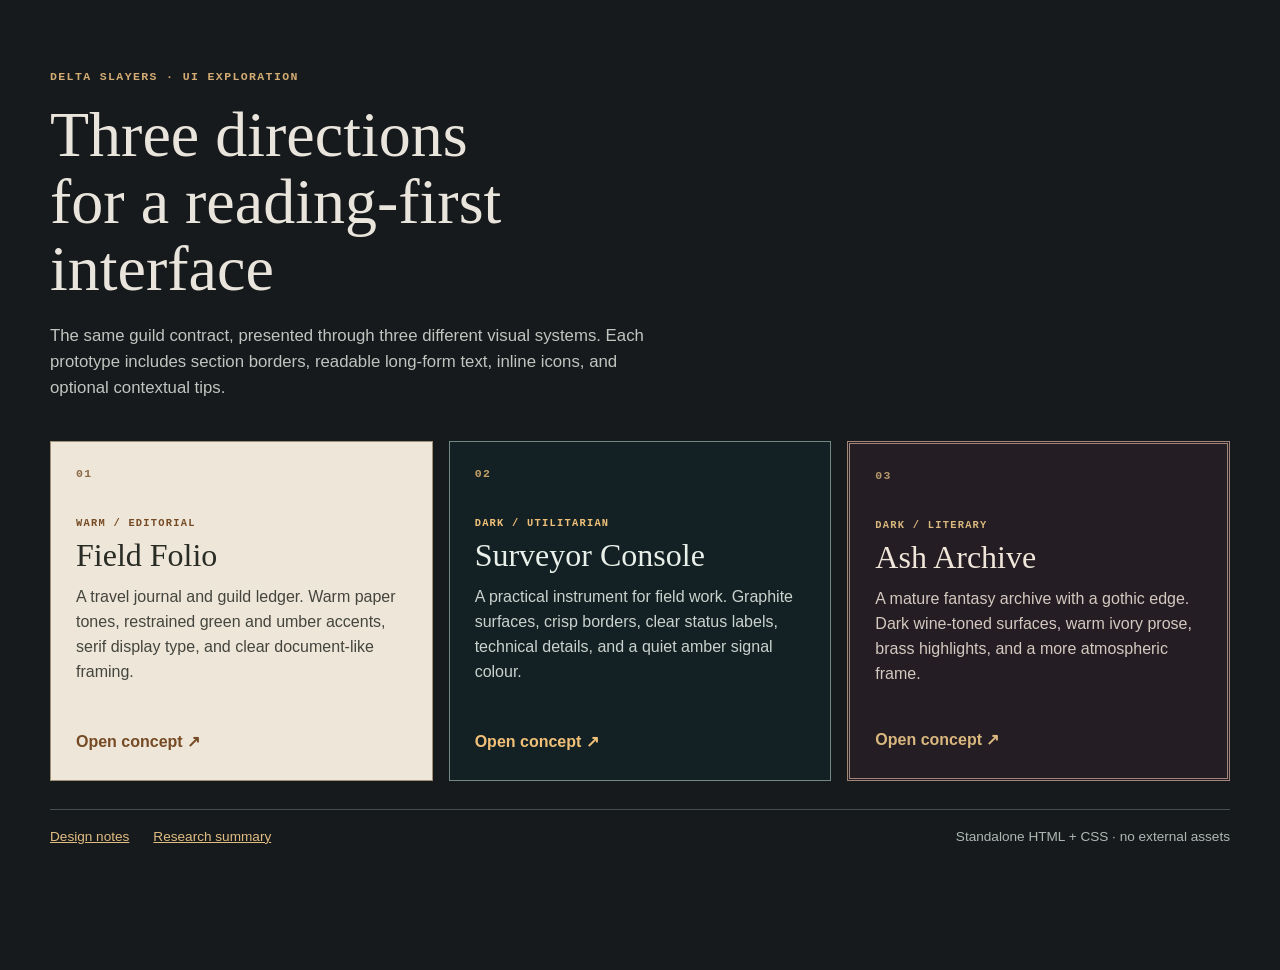
==== designs/ui/index.html @ f6ad98ce "Add three reading-first UI design explorations" ====
<!doctype html>
<html lang="en">
<head>
  <meta charset="utf-8">
  <meta name="viewport" content="width=device-width, initial-scale=1">
  <title>Delta Slayers — UI design explorations</title>
  <link rel="stylesheet" href="index.css">
</head>
<body>
  <main class="index-shell">
    <header>
      <p class="eyebrow">DELTA SLAYERS · UI EXPLORATION</p>
      <h1>Three directions for a reading-first interface</h1>
      <p class="intro">The same guild contract, presented through three different visual systems. Each prototype includes section borders, readable long-form text, inline icons, and optional contextual tips.</p>
    </header>
    <section class="design-grid" aria-label="Design concepts">
      <a class="design-card folio" href="field-folio/index.html">
        <span class="number">01</span>
        <span class="card-label">Warm / editorial</span>
        <h2>Field Folio</h2>
        <p>A travel journal and guild ledger. Warm paper tones, restrained green and umber accents, serif display type, and clear document-like framing.</p>
        <span class="open-link">Open concept <span aria-hidden="true">↗</span></span>
      </a>
      <a class="design-card console" href="surveyor-console/index.html">
        <span class="number">02</span>
        <span class="card-label">Dark / utilitarian</span>
        <h2>Surveyor Console</h2>
        <p>A practical instrument for field work. Graphite surfaces, crisp borders, clear status labels, technical details, and a quiet amber signal colour.</p>
        <span class="open-link">Open concept <span aria-hidden="true">↗</span></span>
      </a>
      <a class="design-card archive" href="ash-archive/index.html">
        <span class="number">03</span>
        <span class="card-label">Dark / literary</span>
        <h2>Ash Archive</h2>
        <p>A mature fantasy archive with a gothic edge. Dark wine-toned surfaces, warm ivory prose, brass highlights, and a more atmospheric frame.</p>
        <span class="open-link">Open concept <span aria-hidden="true">↗</span></span>
      </a>
    </section>
    <footer>
      <a href="README.md">Design notes</a>
      <a href="research.md">Research summary</a>
      <span>Standalone HTML + CSS · no external assets</span>
    </footer>
  </main>
</body>
</html>
---- designs/ui/index.css ----
* { box-sizing: border-box; }
body {
  margin: 0;
  min-height: 100vh;
  background: #171a1c;
  color: #e9e5dc;
  font: 16px/1.55 "Segoe UI", Arial, sans-serif;
}
.index-shell { width: min(1180px, calc(100% - 40px)); margin: 70px auto; }
.eyebrow, .card-label, .number {
  font: 600 .72rem/1.3 Consolas, monospace;
  letter-spacing: .12em;
  text-transform: uppercase;
}
.eyebrow { color: #d3ac73; margin: 0 0 16px; }
h1 { max-width: 15ch; margin: 0; font: 500 clamp(2.2rem, 5vw, 4rem)/1.05 Georgia, serif; }
.intro { max-width: 65ch; margin: 20px 0 40px; color: #c1c4bf; font-size: 1.05rem; }
.design-grid { display: grid; grid-template-columns: repeat(3, 1fr); gap: 16px; }
.design-card {
  position: relative;
  display: flex;
  flex-direction: column;
  min-height: 340px;
  padding: 25px;
  border: 1px solid #71807c;
  color: inherit;
  text-decoration: none;
  transition: transform .15s ease, border-color .15s ease;
}
.design-card:hover, .design-card:focus-visible { transform: translateY(-3px); border-color: #e3bd7e; }
.design-card:focus-visible { outline: 2px solid #e3bd7e; outline-offset: 4px; }
.number { opacity: .8; }
.card-label { margin-top: 35px; font-size: .65rem; }
.design-card h2 { margin: 8px 0 12px; font: 500 2rem/1.1 Georgia, serif; }
.design-card p { margin: 0 0 25px; color: inherit; opacity: .86; }
.open-link { margin-top: auto; font-weight: 700; }
.folio { background: #eee7d9; color: #292b25; border-color: #a09176; }
.folio .card-label, .folio .number, .folio .open-link { color: #754a24; }
.console { background: #142124; color: #e8f0e9; border-color: #718985; }
.console .card-label, .console .number, .console .open-link { color: #f0c078; }
.archive { background: #241d23; color: #f0e6da; border: 3px double #a18578; }
.archive .card-label, .archive .number, .archive .open-link { color: #d9b77e; }
footer { display: flex; flex-wrap: wrap; gap: 24px; margin-top: 28px; padding-top: 16px; border-top: 1px solid #48504e; color: #aeb8b3; font-size: .85rem; }
footer a { color: #e1bd82; }
footer span { margin-left: auto; }
@media(max-width: 820px) { .design-grid { grid-template-columns: 1fr; } .design-card { min-height: 250px; } }
@media(max-width: 540px) { .index-shell { margin: 35px auto; } footer span { margin-left: 0; flex-basis: 100%; } }
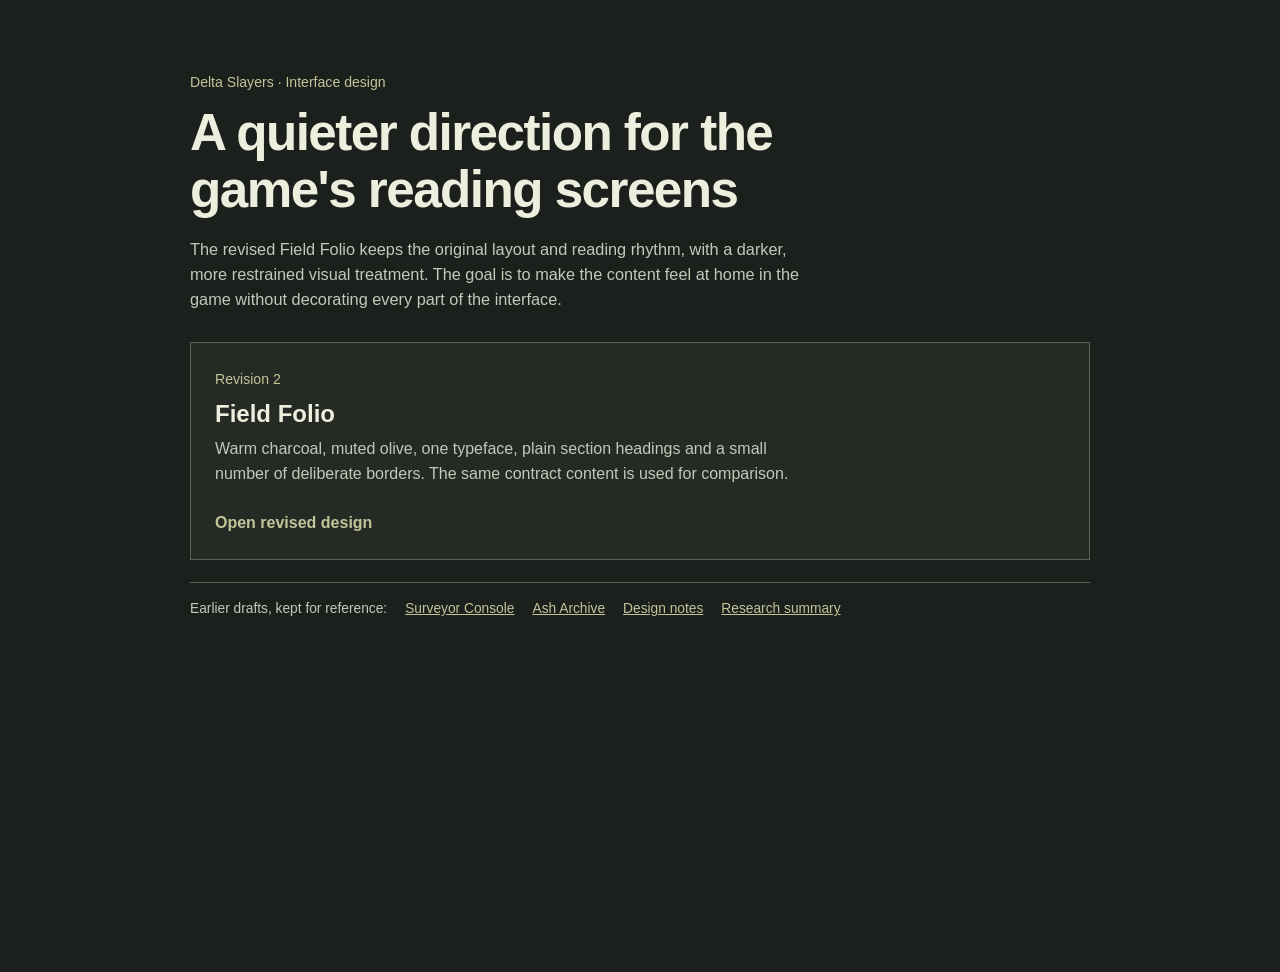
==== commit c38e93e9: "Refine Field Folio with a restrained dark visual system" ====
--- a/designs/ui/index.html
+++ b/designs/ui/index.html
@@ -3,44 +3,33 @@
 <head>
   <meta charset="utf-8">
   <meta name="viewport" content="width=device-width, initial-scale=1">
-  <title>Delta Slayers — UI design explorations</title>
+  <title>Delta Slayers — UI design</title>
   <link rel="stylesheet" href="index.css">
 </head>
 <body>
   <main class="index-shell">
     <header>
-      <p class="eyebrow">DELTA SLAYERS · UI EXPLORATION</p>
-      <h1>Three directions for a reading-first interface</h1>
-      <p class="intro">The same guild contract, presented through three different visual systems. Each prototype includes section borders, readable long-form text, inline icons, and optional contextual tips.</p>
+      <p class="eyebrow">Delta Slayers · Interface design</p>
+      <h1>A quieter direction for the game's reading screens</h1>
+      <p class="intro">The revised Field Folio keeps the original layout and reading rhythm, with a darker, more restrained visual treatment. The goal is to make the content feel at home in the game without decorating every part of the interface.</p>
     </header>
-    <section class="design-grid" aria-label="Design concepts">
-      <a class="design-card folio" href="field-folio/index.html">
-        <span class="number">01</span>
-        <span class="card-label">Warm / editorial</span>
+
+    <a class="design-card folio" href="field-folio/index.html">
+      <div>
+        <span class="card-label">Revision 2</span>
         <h2>Field Folio</h2>
-        <p>A travel journal and guild ledger. Warm paper tones, restrained green and umber accents, serif display type, and clear document-like framing.</p>
-        <span class="open-link">Open concept <span aria-hidden="true">↗</span></span>
-      </a>
-      <a class="design-card console" href="surveyor-console/index.html">
-        <span class="number">02</span>
-        <span class="card-label">Dark / utilitarian</span>
-        <h2>Surveyor Console</h2>
-        <p>A practical instrument for field work. Graphite surfaces, crisp borders, clear status labels, technical details, and a quiet amber signal colour.</p>
-        <span class="open-link">Open concept <span aria-hidden="true">↗</span></span>
-      </a>
-      <a class="design-card archive" href="ash-archive/index.html">
-        <span class="number">03</span>
-        <span class="card-label">Dark / literary</span>
-        <h2>Ash Archive</h2>
-        <p>A mature fantasy archive with a gothic edge. Dark wine-toned surfaces, warm ivory prose, brass highlights, and a more atmospheric frame.</p>
-        <span class="open-link">Open concept <span aria-hidden="true">↗</span></span>
-      </a>
-    </section>
+        <p>Warm charcoal, muted olive, one typeface, plain section headings and a small number of deliberate borders. The same contract content is used for comparison.</p>
+      </div>
+      <span class="open-link">Open revised design</span>
+    </a>
+
     <footer>
+      <span>Earlier drafts, kept for reference:</span>
+      <a href="surveyor-console/index.html">Surveyor Console</a>
+      <a href="ash-archive/index.html">Ash Archive</a>
       <a href="README.md">Design notes</a>
       <a href="research.md">Research summary</a>
-      <span>Standalone HTML + CSS · no external assets</span>
     </footer>
   </main>
 </body>
-</html>+</html>
--- a/designs/ui/index.css
+++ b/designs/ui/index.css
@@ -1,47 +1,90 @@
 * { box-sizing: border-box; }
+
+:root {
+  color-scheme: dark;
+  --page: #1c201c;
+  --surface: #252a24;
+  --ink: #eeeede;
+  --muted: #c4c8b9;
+  --accent: #c2c49a;
+  --line: #596252;
+}
+
 body {
   margin: 0;
   min-height: 100vh;
-  background: #171a1c;
-  color: #e9e5dc;
+  background: var(--page);
+  color: var(--ink);
   font: 16px/1.55 "Segoe UI", Arial, sans-serif;
 }
-.index-shell { width: min(1180px, calc(100% - 40px)); margin: 70px auto; }
-.eyebrow, .card-label, .number {
-  font: 600 .72rem/1.3 Consolas, monospace;
-  letter-spacing: .12em;
-  text-transform: uppercase;
+
+.index-shell { width: min(900px, calc(100% - 40px)); margin: 72px auto; }
+
+.eyebrow, .card-label {
+  margin: 0;
+  color: var(--accent);
+  font-size: .88rem;
+  font-weight: 500;
 }
-.eyebrow { color: #d3ac73; margin: 0 0 16px; }
-h1 { max-width: 15ch; margin: 0; font: 500 clamp(2.2rem, 5vw, 4rem)/1.05 Georgia, serif; }
-.intro { max-width: 65ch; margin: 20px 0 40px; color: #c1c4bf; font-size: 1.05rem; }
-.design-grid { display: grid; grid-template-columns: repeat(3, 1fr); gap: 16px; }
+
+h1 {
+  max-width: 22ch;
+  margin: 10px 0 0;
+  font-size: clamp(2rem, 5vw, 3.2rem);
+  line-height: 1.12;
+  font-weight: 600;
+  letter-spacing: -.03em;
+}
+
+.intro {
+  max-width: 68ch;
+  margin: 18px 0 30px;
+  color: var(--muted);
+  font-size: 1.02rem;
+}
+
 .design-card {
-  position: relative;
   display: flex;
+  min-height: 205px;
   flex-direction: column;
-  min-height: 340px;
-  padding: 25px;
-  border: 1px solid #71807c;
-  color: inherit;
+  justify-content: space-between;
+  gap: 24px;
+  padding: 24px;
+  border: 1px solid var(--line);
+  background: var(--surface);
+  color: var(--ink);
   text-decoration: none;
-  transition: transform .15s ease, border-color .15s ease;
 }
-.design-card:hover, .design-card:focus-visible { transform: translateY(-3px); border-color: #e3bd7e; }
-.design-card:focus-visible { outline: 2px solid #e3bd7e; outline-offset: 4px; }
-.number { opacity: .8; }
-.card-label { margin-top: 35px; font-size: .65rem; }
-.design-card h2 { margin: 8px 0 12px; font: 500 2rem/1.1 Georgia, serif; }
-.design-card p { margin: 0 0 25px; color: inherit; opacity: .86; }
-.open-link { margin-top: auto; font-weight: 700; }
-.folio { background: #eee7d9; color: #292b25; border-color: #a09176; }
-.folio .card-label, .folio .number, .folio .open-link { color: #754a24; }
-.console { background: #142124; color: #e8f0e9; border-color: #718985; }
-.console .card-label, .console .number, .console .open-link { color: #f0c078; }
-.archive { background: #241d23; color: #f0e6da; border: 3px double #a18578; }
-.archive .card-label, .archive .number, .archive .open-link { color: #d9b77e; }
-footer { display: flex; flex-wrap: wrap; gap: 24px; margin-top: 28px; padding-top: 16px; border-top: 1px solid #48504e; color: #aeb8b3; font-size: .85rem; }
-footer a { color: #e1bd82; }
-footer span { margin-left: auto; }
-@media(max-width: 820px) { .design-grid { grid-template-columns: 1fr; } .design-card { min-height: 250px; } }
-@media(max-width: 540px) { .index-shell { margin: 35px auto; } footer span { margin-left: 0; flex-basis: 100%; } }
+
+.design-card:hover, .design-card:focus-visible {
+  border-color: var(--accent);
+  background: #2c322a;
+}
+
+.design-card:focus-visible { outline: 2px solid var(--accent); outline-offset: 3px; }
+
+.design-card h2 {
+  margin: 8px 0;
+  font-size: 1.5rem;
+  line-height: 1.2;
+  font-weight: 600;
+}
+
+.design-card p { max-width: 68ch; margin: 0; color: var(--muted); }
+
+.open-link { color: var(--accent); font-weight: 600; }
+
+footer {
+  display: flex;
+  flex-wrap: wrap;
+  gap: 9px 18px;
+  margin-top: 22px;
+  padding-top: 15px;
+  border-top: 1px solid var(--line);
+  color: var(--muted);
+  font-size: .86rem;
+}
+
+footer a { color: var(--accent); }
+
+@media (max-width: 540px) { .index-shell { margin: 35px auto; } }
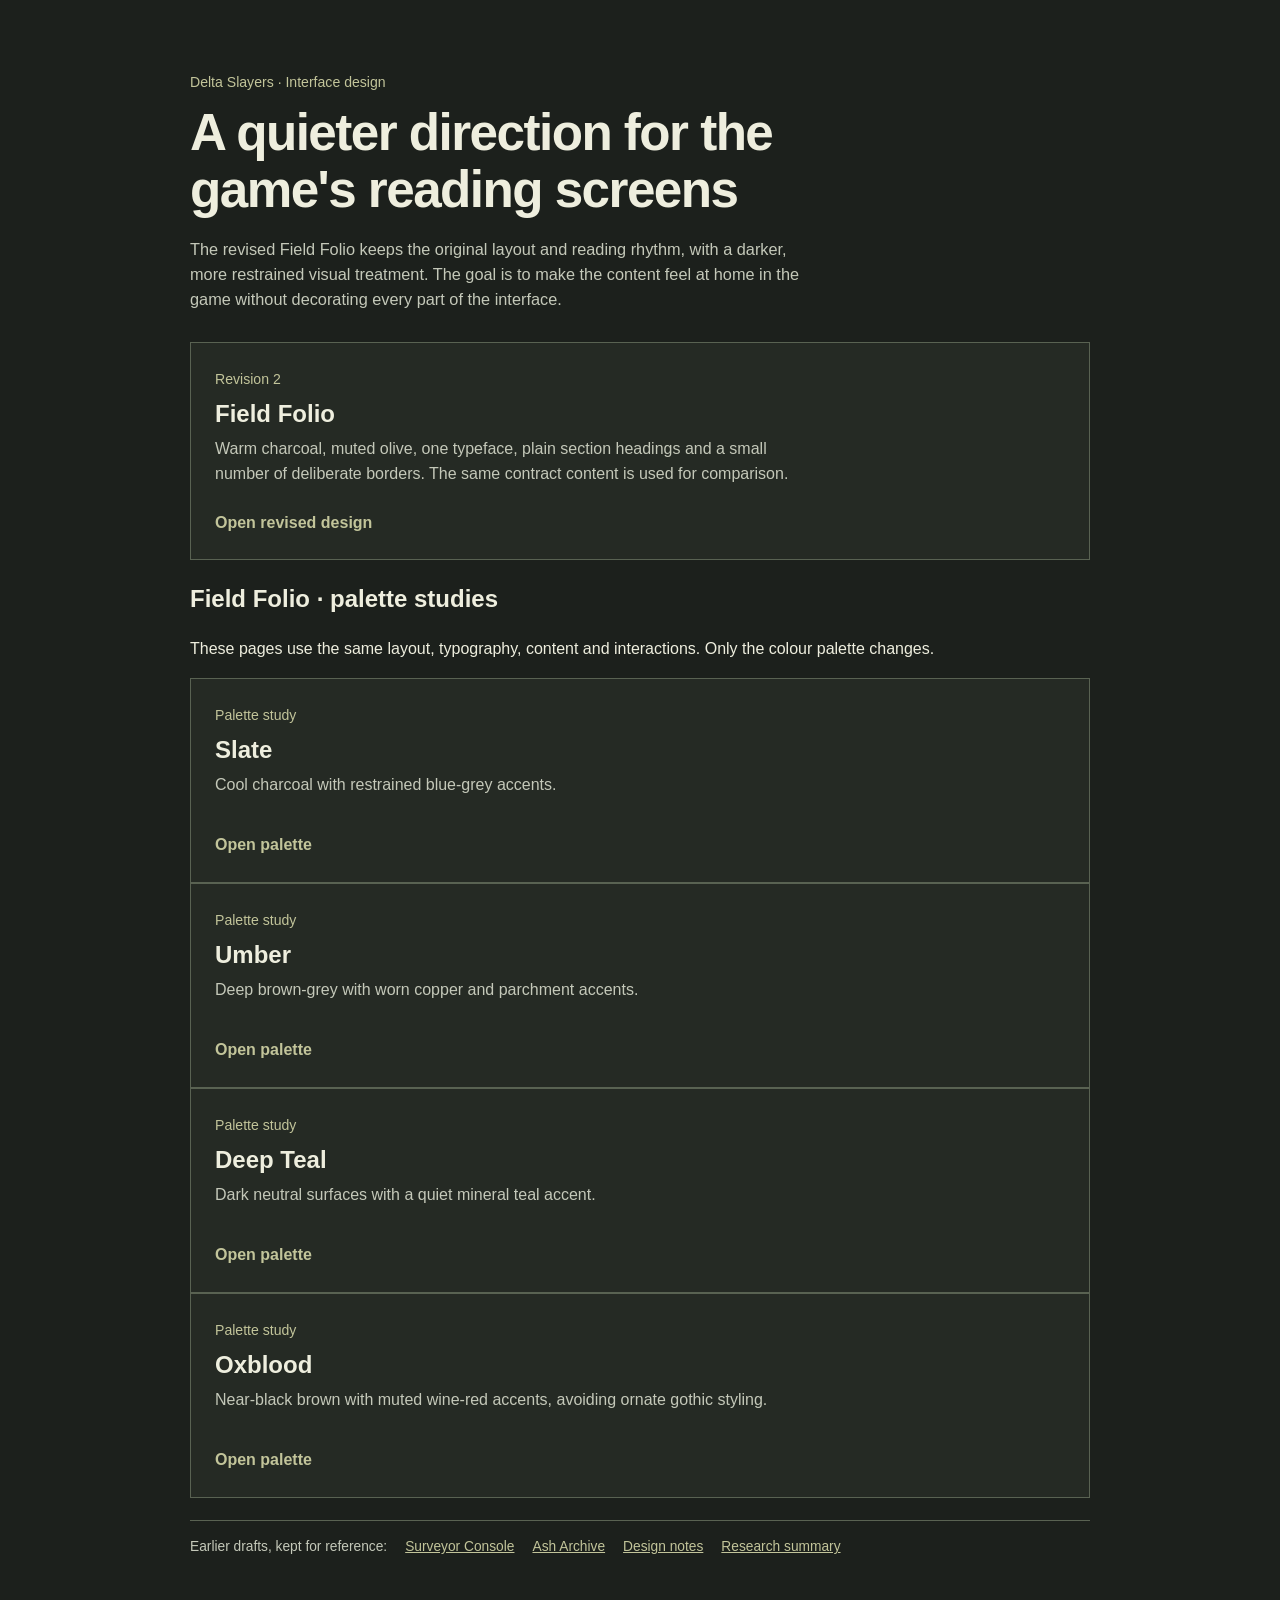
==== commit 411630e3: "Add Field Folio colour palette studies" ====
--- a/designs/ui/index.html
+++ b/designs/ui/index.html
@@ -23,6 +23,44 @@
       <span class="open-link">Open revised design</span>
     </a>
 
+
+    <section class="palette-studies" aria-labelledby="palette-heading">
+      <h2 id="palette-heading">Field Folio · palette studies</h2>
+      <p>These pages use the same layout, typography, content and interactions. Only the colour palette changes.</p>
+    <a class="design-card folio" href="field-folio/slate.html">
+      <div>
+        <span class="card-label">Palette study</span>
+        <h2>Slate</h2>
+        <p>Cool charcoal with restrained blue-grey accents.</p>
+      </div>
+      <span class="open-link">Open palette</span>
+    </a>
+    <a class="design-card folio" href="field-folio/umber.html">
+      <div>
+        <span class="card-label">Palette study</span>
+        <h2>Umber</h2>
+        <p>Deep brown-grey with worn copper and parchment accents.</p>
+      </div>
+      <span class="open-link">Open palette</span>
+    </a>
+    <a class="design-card folio" href="field-folio/teal.html">
+      <div>
+        <span class="card-label">Palette study</span>
+        <h2>Deep Teal</h2>
+        <p>Dark neutral surfaces with a quiet mineral teal accent.</p>
+      </div>
+      <span class="open-link">Open palette</span>
+    </a>
+    <a class="design-card folio" href="field-folio/wine.html">
+      <div>
+        <span class="card-label">Palette study</span>
+        <h2>Oxblood</h2>
+        <p>Near-black brown with muted wine-red accents, avoiding ornate gothic styling.</p>
+      </div>
+      <span class="open-link">Open palette</span>
+    </a>
+    </section>
+
     <footer>
       <span>Earlier drafts, kept for reference:</span>
       <a href="surveyor-console/index.html">Surveyor Console</a>
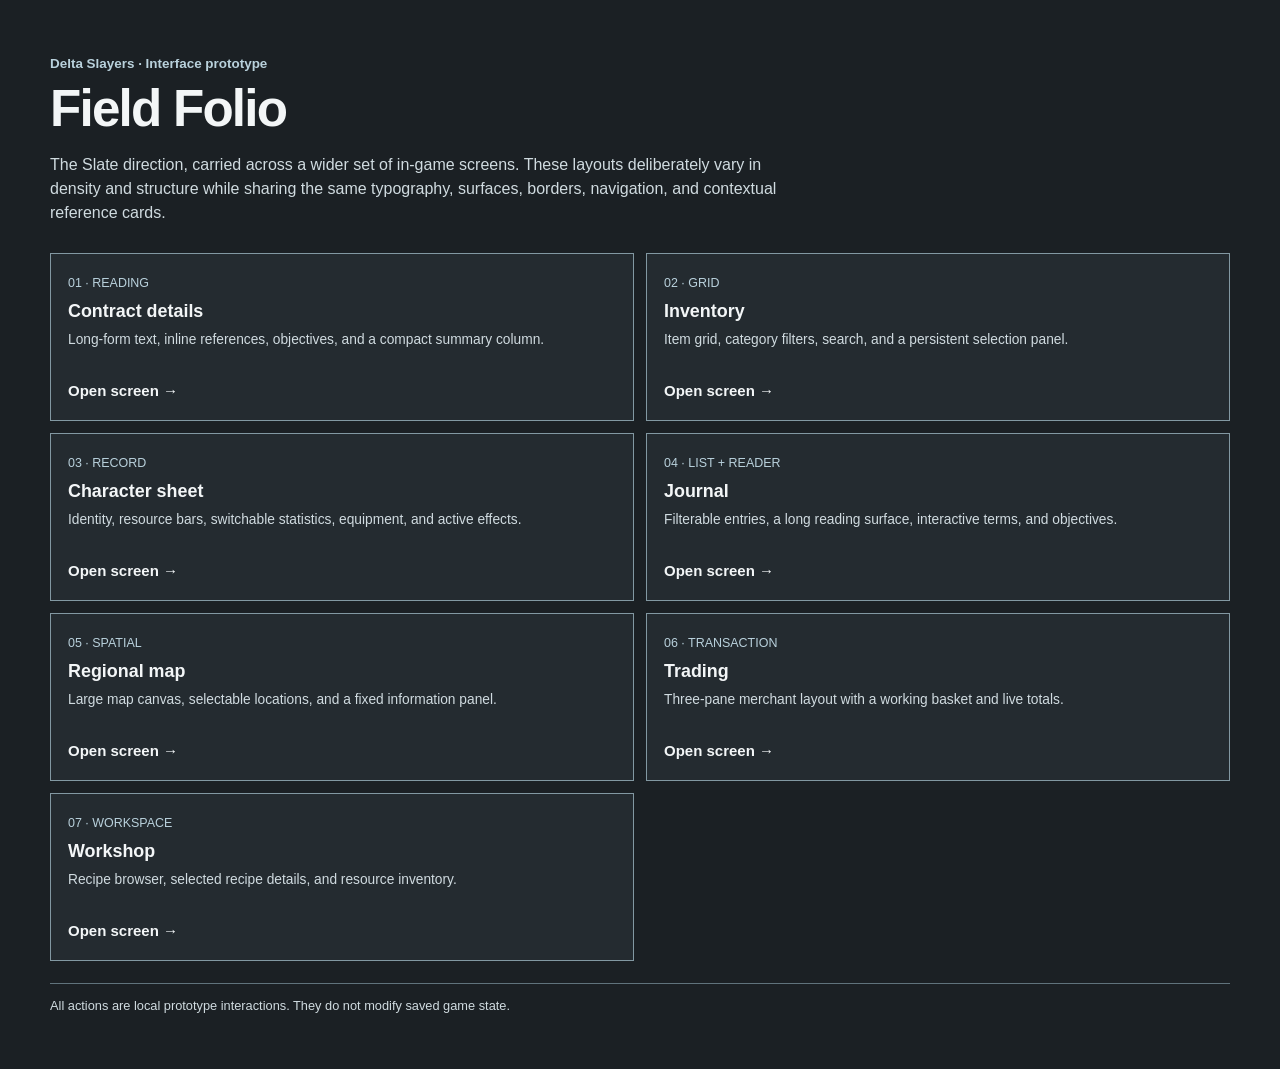
==== commit d1347c16: "Consolidate Slate UI prototype and add screen studies" ====
--- a/designs/ui/index.html
+++ b/designs/ui/index.html
@@ -3,71 +3,27 @@
 <head>
   <meta charset="utf-8">
   <meta name="viewport" content="width=device-width, initial-scale=1">
-  <title>Delta Slayers — UI design</title>
-  <link rel="stylesheet" href="index.css">
+  <meta name="theme-color" content="#1b2024">
+  <title>Delta Slayers — UI prototype</title>
+  <link rel="stylesheet" href="styles.css">
 </head>
 <body>
-  <main class="index-shell">
-    <header>
-      <p class="eyebrow">Delta Slayers · Interface design</p>
-      <h1>A quieter direction for the game's reading screens</h1>
-      <p class="intro">The revised Field Folio keeps the original layout and reading rhythm, with a darker, more restrained visual treatment. The goal is to make the content feel at home in the game without decorating every part of the interface.</p>
+  <main class="gallery-shell">
+    <header class="gallery-header">
+      <p class="eyebrow">Delta Slayers · Interface prototype</p>
+      <h1>Field Folio</h1>
+      <p>The Slate direction, carried across a wider set of in-game screens. These layouts deliberately vary in density and structure while sharing the same typography, surfaces, borders, navigation, and contextual reference cards.</p>
     </header>
-
-    <a class="design-card folio" href="field-folio/index.html">
-      <div>
-        <span class="card-label">Revision 2</span>
-        <h2>Field Folio</h2>
-        <p>Warm charcoal, muted olive, one typeface, plain section headings and a small number of deliberate borders. The same contract content is used for comparison.</p>
-      </div>
-      <span class="open-link">Open revised design</span>
-    </a>
-
-
-    <section class="palette-studies" aria-labelledby="palette-heading">
-      <h2 id="palette-heading">Field Folio · palette studies</h2>
-      <p>These pages use the same layout, typography, content and interactions. Only the colour palette changes.</p>
-    <a class="design-card folio" href="field-folio/slate.html">
-      <div>
-        <span class="card-label">Palette study</span>
-        <h2>Slate</h2>
-        <p>Cool charcoal with restrained blue-grey accents.</p>
-      </div>
-      <span class="open-link">Open palette</span>
-    </a>
-    <a class="design-card folio" href="field-folio/umber.html">
-      <div>
-        <span class="card-label">Palette study</span>
-        <h2>Umber</h2>
-        <p>Deep brown-grey with worn copper and parchment accents.</p>
-      </div>
-      <span class="open-link">Open palette</span>
-    </a>
-    <a class="design-card folio" href="field-folio/teal.html">
-      <div>
-        <span class="card-label">Palette study</span>
-        <h2>Deep Teal</h2>
-        <p>Dark neutral surfaces with a quiet mineral teal accent.</p>
-      </div>
-      <span class="open-link">Open palette</span>
-    </a>
-    <a class="design-card folio" href="field-folio/wine.html">
-      <div>
-        <span class="card-label">Palette study</span>
-        <h2>Oxblood</h2>
-        <p>Near-black brown with muted wine-red accents, avoiding ornate gothic styling.</p>
-      </div>
-      <span class="open-link">Open palette</span>
-    </a>
-    </section>
-
-    <footer>
-      <span>Earlier drafts, kept for reference:</span>
-      <a href="surveyor-console/index.html">Surveyor Console</a>
-      <a href="ash-archive/index.html">Ash Archive</a>
-      <a href="README.md">Design notes</a>
-      <a href="research.md">Research summary</a>
-    </footer>
+    <nav class="screen-grid" aria-label="Prototype screens">
+      <a class="screen-card" href="screens/contract.html"><div><span>01 · READING</span><h2>Contract details</h2><p>Long-form text, inline references, objectives, and a compact summary column.</p></div><strong>Open screen →</strong></a>
+      <a class="screen-card" href="screens/inventory.html"><div><span>02 · GRID</span><h2>Inventory</h2><p>Item grid, category filters, search, and a persistent selection panel.</p></div><strong>Open screen →</strong></a>
+      <a class="screen-card" href="screens/character.html"><div><span>03 · RECORD</span><h2>Character sheet</h2><p>Identity, resource bars, switchable statistics, equipment, and active effects.</p></div><strong>Open screen →</strong></a>
+      <a class="screen-card" href="screens/journal.html"><div><span>04 · LIST + READER</span><h2>Journal</h2><p>Filterable entries, a long reading surface, interactive terms, and objectives.</p></div><strong>Open screen →</strong></a>
+      <a class="screen-card" href="screens/map.html"><div><span>05 · SPATIAL</span><h2>Regional map</h2><p>Large map canvas, selectable locations, and a fixed information panel.</p></div><strong>Open screen →</strong></a>
+      <a class="screen-card" href="screens/trade.html"><div><span>06 · TRANSACTION</span><h2>Trading</h2><p>Three-pane merchant layout with a working basket and live totals.</p></div><strong>Open screen →</strong></a>
+      <a class="screen-card" href="screens/workshop.html"><div><span>07 · WORKSPACE</span><h2>Workshop</h2><p>Recipe browser, selected recipe details, and resource inventory.</p></div><strong>Open screen →</strong></a>
+    </nav>
+    <footer class="gallery-footer">All actions are local prototype interactions. They do not modify saved game state.</footer>
   </main>
 </body>
-</html>
+</html>
--- a/designs/ui/styles.css
+++ b/designs/ui/styles.css
@@ -0,0 +1,405 @@
+/* Delta Slayers UI prototype — Slate */
+:root {
+  color-scheme: dark;
+  --page: #1b2024;
+  --surface: #242b30;
+  --surface-alt: #2b343a;
+  --surface-raised: #333e45;
+  --surface-deep: #20292e;
+  --ink: #f3f6f7;
+  --muted: #d0dbe0;
+  --quiet: #b4c3ca;
+  --accent: #b9d1dc;
+  --accent-hover: #d0e2e9;
+  --positive: #c4ddcf;
+  --warning: #e0d4ad;
+  --danger: #e0bfc0;
+  --line: #60737c;
+  --line-strong: #8298a2;
+  --shadow: 0 14px 36px rgb(0 0 0 / 28%);
+  --font: "Segoe UI", Arial, sans-serif;
+}
+* { box-sizing: border-box; }
+html { min-width: 320px; background: var(--page); }
+body {
+  min-height: 100vh; margin: 0; background: var(--page); color: var(--ink);
+  font: 15px/1.5 var(--font); -webkit-font-smoothing: antialiased;
+}
+button, input, select { font: inherit; }
+button { color: inherit; }
+a { color: inherit; }
+button:focus-visible, a:focus-visible, input:focus-visible, select:focus-visible {
+  outline: 2px solid var(--accent); outline-offset: 3px;
+}
+[hidden] { display: none !important; }
+
+.app-shell {
+  width: min(1480px, calc(100% - 32px)); min-height: calc(100vh - 40px);
+  margin: 20px auto; border: 1px solid var(--line-strong);
+  background: var(--surface); box-shadow: var(--shadow);
+}
+.topbar {
+  min-height: 62px; display: flex; align-items: center; justify-content: space-between;
+  gap: 18px; padding: 11px 24px; border-bottom: 1px solid var(--line-strong);
+  background: var(--surface);
+}
+.brand { color: var(--ink); font-size: 1rem; font-weight: 650; text-decoration: none; }
+.top-meta { display: flex; align-items: center; gap: 20px; color: var(--muted); font-size: .86rem; }
+.top-meta span { white-space: nowrap; }
+.app-layout { display: grid; grid-template-columns: 184px minmax(0, 1fr); min-height: 760px; }
+.rail {
+  display: flex; flex-direction: column; gap: 5px; padding: 22px 12px;
+  border-right: 1px solid var(--line); background: var(--surface-alt);
+}
+.rail-caption { padding: 0 10px 8px; color: var(--quiet); font-size: .75rem; }
+.nav-item {
+  min-height: 40px; display: flex; align-items: center; justify-content: space-between;
+  gap: 10px; padding: 8px 11px; border: 1px solid transparent;
+  color: var(--muted); font-size: .9rem; text-decoration: none;
+}
+.nav-item:hover { background: rgb(255 255 255 / 4%); color: var(--ink); }
+.nav-item.active {
+  border-color: var(--line); background: var(--surface); color: var(--ink);
+  box-shadow: inset 2px 0 var(--accent);
+}
+.nav-count { color: var(--quiet); font-size: .78rem; font-variant-numeric: tabular-nums; }
+.rail-note {
+  margin-top: auto; padding: 14px 10px 2px; border-top: 1px solid var(--line);
+  color: var(--muted); font-size: .8rem; line-height: 1.55;
+}
+.rail-note strong { display: block; margin-bottom: 4px; color: var(--ink); font-weight: 600; }
+.workspace { min-width: 0; padding: 27px clamp(18px, 3.2vw, 44px) 20px; }
+.page-heading {
+  display: flex; align-items: flex-start; justify-content: space-between;
+  gap: 20px; margin-bottom: 21px; padding-bottom: 19px; border-bottom: 1px solid var(--line);
+}
+.eyebrow { margin: 0 0 6px; color: var(--accent); font-size: .84rem; font-weight: 600; }
+h1 { margin: 0; color: var(--ink); font-size: clamp(1.8rem, 3vw, 2.55rem); line-height: 1.14; font-weight: 620; letter-spacing: -.035em; }
+.page-subtitle { max-width: 68ch; margin: 8px 0 0; color: var(--muted); font-size: .96rem; }
+.page-mark {
+  flex: 0 0 auto; padding: 4px 0 4px 17px; border-left: 1px solid var(--line-strong);
+  color: var(--muted); font-size: 1.25rem; font-variant-numeric: tabular-nums;
+}
+.panel { min-width: 0; border: 1px solid var(--line-strong); background: var(--surface); }
+.panel + .panel { margin-top: 14px; }
+.panel-head {
+  min-height: 46px; display: flex; align-items: center; justify-content: space-between;
+  gap: 12px; padding: 10px 14px; border-bottom: 1px solid var(--line);
+}
+.panel-head h2, .panel-head h3 { margin: 0; color: var(--ink); font-size: .98rem; font-weight: 620; }
+.panel-body { padding: 14px; }
+.panel-body.flush { padding: 0; }
+.panel-note { margin: 0; color: var(--muted); font-size: .84rem; }
+.panel-heading-side { color: var(--muted); font-size: .78rem; }
+.stack { display: flex; flex-direction: column; gap: 14px; min-width: 0; }
+.columns { display: grid; gap: 18px; align-items: start; }
+.columns-main-side { grid-template-columns: minmax(0, 1fr) minmax(260px, 310px); }
+.columns-even { grid-template-columns: repeat(2, minmax(0, 1fr)); }
+.pill {
+  display: inline-flex; align-items: center; min-height: 24px; padding: 2px 8px;
+  border: 1px solid var(--line-strong); color: var(--muted); font-size: .76rem;
+  white-space: nowrap;
+}
+.pill.available, .pill.complete { border-color: #789586; color: var(--positive); }
+.pill.warning { border-color: #948a66; color: var(--warning); }
+.pill.danger { border-color: #947474; color: var(--danger); }
+.fact-list { margin: 0; padding: 5px 14px 9px; }
+.fact-row {
+  display: grid; grid-template-columns: minmax(90px, .8fr) minmax(0, 1.2fr);
+  gap: 12px; padding: 8px 0; border-bottom: 1px solid var(--line);
+}
+.fact-row:last-child { border-bottom: 0; }
+.fact-row dt { color: var(--muted); font-size: .82rem; }
+.fact-row dd { margin: 0; color: var(--ink); font-size: .86rem; font-weight: 600; text-align: right; }
+.muted { color: var(--muted) !important; }
+.quiet { color: var(--quiet) !important; }
+.reading-panel { padding: 20px 23px; background: var(--surface-raised); }
+.reading-section + .reading-section { margin-top: 20px; padding-top: 18px; border-top: 1px solid var(--line); }
+.reading-section h2 { margin: 0 0 9px; font-size: 1rem; font-weight: 650; }
+.reading-panel p { max-width: 70ch; margin: 0 0 1em; color: var(--ink); font-size: 1rem; line-height: 1.68; }
+.reading-panel p:last-child { margin-bottom: 0; }
+.term {
+  padding: 0 0 1px; border: 0; border-bottom: 1px dotted var(--accent);
+  background: transparent; color: var(--accent); font: inherit; font-weight: 700;
+  text-align: inherit; cursor: pointer;
+}
+.term:hover, .reference-inline:hover, .reference-related-list button:hover { color: var(--accent-hover); }
+.quote {
+  margin: 17px 0 0; padding: 12px 15px; border-left: 2px solid var(--accent);
+  background: var(--surface-alt); color: var(--muted); font-size: .94rem; line-height: 1.6;
+}
+.quote cite { display: block; margin-top: 7px; color: var(--ink); font-size: .8rem; font-style: normal; }
+.action-row { display: flex; align-items: center; flex-wrap: wrap; gap: 9px; margin-top: 17px; padding-top: 14px; border-top: 1px solid var(--line); }
+.button {
+  min-height: 39px; display: inline-flex; align-items: center; justify-content: center;
+  gap: 7px; padding: 8px 13px; border: 1px solid var(--line-strong);
+  background: transparent; color: var(--ink); font-size: .86rem; font-weight: 620;
+  text-decoration: none; cursor: pointer;
+}
+.button:hover { background: var(--surface-alt); }
+.button.primary { border-color: var(--accent); background: var(--accent); color: #172026; }
+.button.primary:hover { border-color: var(--accent-hover); background: var(--accent-hover); }
+.button:disabled { opacity: .42; cursor: not-allowed; }
+.action-feedback { flex: 1 0 100%; min-height: 1.25em; margin: 0; color: var(--muted); font-size: .8rem; }
+.page-footer {
+  display: flex; justify-content: space-between; gap: 14px; margin-top: 17px;
+  padding-top: 11px; border-top: 1px solid var(--line); color: var(--muted); font-size: .78rem;
+}
+.keycap { padding: 1px 6px; border: 1px solid var(--line-strong); color: var(--ink); }
+
+/* Shared inputs, filters and selectable rows */
+.toolbar { display: flex; flex-wrap: wrap; align-items: center; justify-content: space-between; gap: 10px; margin-bottom: 13px; }
+.filter-row { display: flex; flex-wrap: wrap; gap: 5px; }
+.filter-button {
+  min-height: 32px; padding: 5px 10px; border: 1px solid transparent;
+  background: transparent; color: var(--muted); font-size: .82rem; cursor: pointer;
+}
+.filter-button:hover { background: var(--surface-alt); color: var(--ink); }
+.filter-button.active { border-color: var(--line-strong); background: var(--surface-alt); color: var(--ink); }
+.search-input, .quantity-input {
+  min-height: 36px; width: min(250px, 100%); padding: 7px 10px;
+  border: 1px solid var(--line-strong); border-radius: 0; background: var(--surface-deep);
+  color: var(--ink); font-size: .86rem;
+}
+.search-input::placeholder { color: var(--quiet); }
+.selectable { cursor: pointer; }
+.selectable.selected { border-color: var(--accent) !important; background: #303d45 !important; }
+.inline-meta { color: var(--muted); font-size: .8rem; }
+.section-label { margin: 0 0 9px; color: var(--muted); font-size: .77rem; font-weight: 650; }
+.empty-state { padding: 18px; color: var(--muted); font-size: .85rem; text-align: center; }
+
+/* Inventory */
+.inventory-layout { display: grid; grid-template-columns: minmax(0, 1fr) 300px; gap: 18px; align-items: start; }
+.item-grid { display: grid; grid-template-columns: repeat(4, minmax(0, 1fr)); gap: 9px; }
+.item-tile {
+  min-width: 0; min-height: 126px; display: flex; flex-direction: column; justify-content: space-between;
+  align-items: stretch; gap: 8px; padding: 10px; border: 1px solid var(--line);
+  background: var(--surface-raised); color: var(--ink); text-align: left; cursor: pointer;
+}
+.item-tile:hover { border-color: var(--line-strong); background: #37444c; }
+.item-visual {
+  width: 38px; height: 38px; display: grid; place-items: center;
+  border: 1px solid var(--line); background: var(--surface-alt); color: var(--accent);
+  font-size: 1.2rem; font-weight: 650;
+}
+.item-name { display: block; overflow: hidden; color: var(--ink); font-size: .84rem; font-weight: 620; text-overflow: ellipsis; white-space: nowrap; }
+.item-quantity { display: block; color: var(--muted); font-size: .76rem; }
+.item-detail-visual { width: 58px; height: 58px; margin-bottom: 12px; font-size: 1.5rem; }
+.selection-title { margin: 0; font-size: 1.15rem; font-weight: 650; }
+.selection-description { margin: 8px 0 14px; color: var(--muted); font-size: .87rem; line-height: 1.6; }
+.detail-actions { display: flex; flex-wrap: wrap; gap: 7px; margin-top: 15px; }
+
+/* Character */
+.character-layout { display: grid; grid-template-columns: 250px minmax(0, 1fr) 280px; gap: 15px; align-items: start; }
+.identity-card { padding: 17px; }
+.portrait-placeholder {
+  width: 100%; aspect-ratio: 4 / 5; display: grid; place-items: center; margin-bottom: 15px;
+  border: 1px solid var(--line); background: linear-gradient(145deg, #39464e, #242d33);
+  color: var(--quiet); font-size: 3rem; font-weight: 300;
+}
+.identity-card h2 { margin: 0; font-size: 1.18rem; font-weight: 650; }
+.identity-card .role { margin: 3px 0 13px; color: var(--muted); font-size: .84rem; }
+.identity-meta { display: grid; gap: 8px; padding-top: 12px; border-top: 1px solid var(--line); }
+.identity-meta div { display: flex; justify-content: space-between; gap: 10px; font-size: .82rem; }
+.identity-meta span:first-child { color: var(--muted); }
+.bar-row { margin: 12px 0; }
+.bar-label { display: flex; justify-content: space-between; gap: 12px; margin-bottom: 5px; font-size: .82rem; }
+.bar-label span:first-child { color: var(--muted); }
+.meter { height: 8px; overflow: hidden; background: #151d22; border: 1px solid var(--line); }
+.meter span { display: block; height: 100%; background: var(--accent); }
+.stat-grid { display: grid; grid-template-columns: repeat(3, minmax(0, 1fr)); gap: 8px; }
+.stat-cell { padding: 12px; border: 1px solid var(--line); background: var(--surface-raised); }
+.stat-cell span { display: block; color: var(--muted); font-size: .76rem; }
+.stat-cell strong { display: block; margin-top: 4px; font-size: 1.35rem; font-weight: 650; font-variant-numeric: tabular-nums; }
+.tab-row { display: flex; gap: 4px; padding: 7px; border-bottom: 1px solid var(--line); }
+.tab-button { min-height: 34px; padding: 6px 11px; border: 1px solid transparent; background: transparent; color: var(--muted); font-size: .82rem; cursor: pointer; }
+.tab-button.active { border-color: var(--line-strong); background: var(--surface-alt); color: var(--ink); }
+.tab-panel { padding: 14px; }
+.resistance-list { display: grid; grid-template-columns: repeat(2, minmax(0, 1fr)); gap: 8px; }
+.resistance-row { display: flex; justify-content: space-between; gap: 10px; padding: 9px 10px; border: 1px solid var(--line); font-size: .82rem; }
+.resistance-row span { color: var(--muted); }
+
+/* Journal */
+.journal-layout { display: grid; grid-template-columns: 255px minmax(0, 1fr); gap: 16px; align-items: start; }
+.journal-list { padding: 5px; }
+.journal-item {
+  width: 100%; display: block; padding: 11px 10px; border: 1px solid transparent;
+  background: transparent; color: var(--ink); text-align: left; cursor: pointer;
+}
+.journal-item + .journal-item { margin-top: 3px; }
+.journal-item:hover { background: var(--surface-alt); }
+.journal-item.selected { border-color: var(--line-strong); background: var(--surface-raised); }
+.journal-item strong { display: block; font-size: .87rem; font-weight: 620; }
+.journal-item span { display: block; margin-top: 3px; color: var(--muted); font-size: .76rem; }
+.entry-kicker { margin: 0 0 5px; color: var(--accent); font-size: .8rem; font-weight: 620; }
+.entry-summary { margin: 8px 0 18px; color: var(--muted); font-size: .9rem; }
+.entry-body { padding-top: 15px; border-top: 1px solid var(--line); }
+.entry-body p { max-width: 72ch; margin: 0 0 1em; font-size: .96rem; line-height: 1.68; }
+.check-list { display: grid; gap: 9px; margin: 0; padding: 0; list-style: none; }
+.check-row { display: flex; align-items: flex-start; gap: 9px; color: var(--ink); font-size: .86rem; }
+.check-row input { width: 16px; height: 16px; flex: 0 0 16px; margin: 3px 0 0; accent-color: var(--accent); }
+
+/* Map */
+.map-layout { display: grid; grid-template-columns: minmax(0, 1fr) 300px; gap: 16px; align-items: start; }
+.map-stage {
+  position: relative; min-height: 565px; overflow: hidden; border: 1px solid var(--line-strong);
+  background: #252f35;
+}
+.map-art { position: absolute; inset: 0; width: 100%; height: 100%; opacity: .92; }
+.map-gridline { stroke: #53656c; stroke-width: 1; opacity: .28; }
+.map-water { fill: none; stroke: #526f7c; stroke-width: 32; stroke-linecap: round; opacity: .75; }
+.map-road { fill: none; stroke: #899398; stroke-width: 13; stroke-linecap: round; opacity: .42; }
+.map-road-edge { fill: none; stroke: #1f282d; stroke-width: 17; stroke-linecap: round; opacity: .65; }
+.map-block { fill: #354149; stroke: #60737c; stroke-width: 1.4; }
+.map-block.alt { fill: #303a40; }
+.map-label { fill: #c8d5da; font: 13px var(--font); letter-spacing: .04em; }
+.map-label.small { fill: #aebfc6; font-size: 11px; }
+.map-marker {
+  position: absolute; z-index: 2; display: flex; align-items: center; gap: 7px;
+  padding: 5px 8px 5px 5px; border: 1px solid var(--line-strong);
+  background: #1b252b; color: var(--ink); font-size: .78rem; cursor: pointer;
+}
+.map-marker::before { content: ""; width: 9px; height: 9px; border-radius: 50%; background: var(--accent); box-shadow: 0 0 0 3px rgb(185 209 220 / 17%); }
+.map-marker:hover, .map-marker.selected { border-color: var(--accent); background: #35434b; }
+.map-legend { display: flex; flex-wrap: wrap; gap: 14px; padding: 10px 12px; border-top: 1px solid var(--line); color: var(--muted); font-size: .76rem; }
+.legend-dot { display: inline-block; width: 8px; height: 8px; margin-right: 6px; border-radius: 50%; background: var(--accent); }
+.map-coordinates { color: var(--quiet); font-size: .76rem; font-variant-numeric: tabular-nums; }
+
+/* Trade */
+.trade-layout { display: grid; grid-template-columns: minmax(0, 1fr) 310px minmax(0, 1fr); gap: 12px; align-items: start; }
+.trade-items { display: grid; gap: 0; }
+.trade-row { display: flex; justify-content: space-between; align-items: center; gap: 10px; padding: 10px 12px; border-bottom: 1px solid var(--line); }
+.trade-row:last-child { border-bottom: 0; }
+.trade-row strong { display: block; font-size: .85rem; font-weight: 620; }
+.trade-row small { display: block; color: var(--muted); font-size: .76rem; }
+.trade-row .button { min-height: 31px; padding: 4px 8px; font-size: .77rem; }
+.trade-total { display: flex; align-items: baseline; justify-content: space-between; gap: 10px; padding: 12px 14px; border-top: 1px solid var(--line); }
+.trade-total span { color: var(--muted); font-size: .83rem; }
+.trade-total strong { font-size: 1.3rem; font-weight: 650; font-variant-numeric: tabular-nums; }
+.cart-list { min-height: 165px; padding: 6px 13px; }
+.cart-line { display: flex; justify-content: space-between; gap: 10px; padding: 7px 0; border-bottom: 1px solid var(--line); font-size: .8rem; }
+.cart-line:last-child { border-bottom: 0; }
+.cart-line button { border: 0; background: transparent; color: var(--muted); cursor: pointer; }
+.cart-line button:hover { color: var(--danger); }
+
+/* Workshop */
+.workshop-layout { display: grid; grid-template-columns: 245px minmax(0, 1fr) 260px; gap: 14px; align-items: start; }
+.recipe-list { padding: 5px; }
+.recipe-button { width: 100%; display: flex; justify-content: space-between; gap: 10px; padding: 10px; border: 1px solid transparent; background: transparent; color: var(--ink); text-align: left; cursor: pointer; }
+.recipe-button + .recipe-button { margin-top: 3px; }
+.recipe-button:hover { background: var(--surface-alt); }
+.recipe-button.selected { border-color: var(--line-strong); background: var(--surface-raised); }
+.recipe-button strong { display: block; font-size: .85rem; font-weight: 620; }
+.recipe-button small { display: block; margin-top: 3px; color: var(--muted); font-size: .76rem; }
+.ingredient-list { display: grid; gap: 8px; margin: 14px 0; }
+.ingredient-row { display: flex; justify-content: space-between; gap: 12px; padding-bottom: 7px; border-bottom: 1px solid var(--line); font-size: .84rem; }
+.ingredient-row span:last-child { color: var(--muted); }
+
+/* Landing page */
+.gallery-shell { width: min(1180px, calc(100% - 36px)); margin: 54px auto; }
+.gallery-header { max-width: 760px; margin-bottom: 28px; }
+.gallery-header h1 { font-size: clamp(2.1rem, 4vw, 3.2rem); }
+.gallery-header p:not(.eyebrow) { margin: 14px 0 0; color: var(--muted); font-size: 1rem; }
+.screen-grid { display: grid; grid-template-columns: repeat(2, minmax(0, 1fr)); gap: 12px; }
+.screen-card {
+  min-height: 168px; display: flex; flex-direction: column; justify-content: space-between;
+  gap: 18px; padding: 17px; border: 1px solid var(--line-strong);
+  background: var(--surface); color: var(--ink); text-decoration: none;
+}
+.screen-card:hover { border-color: var(--accent); background: var(--surface-alt); }
+.screen-card span { color: var(--accent); font-size: .78rem; }
+.screen-card h2 { margin: 5px 0; font-size: 1.12rem; font-weight: 650; }
+.screen-card p { max-width: 65ch; margin: 0; color: var(--muted); font-size: .86rem; }
+.gallery-footer { margin-top: 22px; padding-top: 12px; border-top: 1px solid var(--line); color: var(--muted); font-size: .8rem; }
+
+.reference-card[hidden] { display: none; }
+.reference-card {
+  position: fixed; z-index: 100; width: min(390px, calc(100vw - 24px));
+  height: min(520px, calc(100vh - 24px)); display: flex; flex-direction: column;
+  overflow: hidden; border: 1px solid var(--line-strong); background: var(--surface-deep);
+  color: var(--ink); box-shadow: 0 14px 40px rgb(0 0 0 / 52%);
+}
+.reference-card-header {
+  min-height: 68px; display: flex; align-items: center; gap: 10px;
+  padding: 10px 12px; border-bottom: 1px solid var(--line);
+}
+.reference-back, .reference-close {
+  width: 29px; height: 29px; flex: 0 0 29px; display: grid; place-items: center;
+  padding: 0; border: 0; background: transparent; color: var(--muted); cursor: pointer;
+}
+.reference-back:hover, .reference-close:hover { background: var(--surface-alt); color: var(--ink); }
+.reference-back[hidden] { display: none; }
+.reference-back svg, .reference-close svg { width: 18px; height: 18px; fill: none; stroke: currentColor; stroke-width: 1.7; stroke-linecap: round; stroke-linejoin: round; }
+.reference-icon {
+  width: 38px; height: 38px; flex: 0 0 38px; display: grid; place-items: center;
+  border: 1px solid var(--line); background: var(--surface-alt); color: var(--accent);
+}
+.reference-icon svg { width: 22px; height: 22px; fill: none; stroke: currentColor; stroke-width: 1.55; stroke-linecap: round; stroke-linejoin: round; }
+.reference-heading { flex: 1; min-width: 0; }
+.reference-category { margin: 0 0 2px; color: var(--muted); font-size: .75rem; }
+.reference-title { margin: 0; font-size: 1.08rem; line-height: 1.25; font-weight: 650; }
+.reference-content { min-height: 0; flex: 1; overflow: auto; padding: 13px 15px 15px; }
+.reference-description p { margin: 0 0 11px; color: var(--ink); font-size: .88rem; line-height: 1.6; }
+.reference-description p:last-child { margin-bottom: 0; }
+.reference-inline, .reference-related-list button {
+  display: inline; padding: 0; border: 0; border-bottom: 1px dotted var(--accent);
+  background: transparent; color: var(--accent); font: inherit; font-weight: 650;
+  text-align: left; cursor: pointer;
+}
+.reference-facts, .reference-related { margin-top: 14px; padding-top: 11px; border-top: 1px solid var(--line); }
+.reference-facts h4, .reference-related h4 { margin: 0 0 7px; color: var(--muted); font-size: .8rem; font-weight: 620; }
+.reference-facts dl { margin: 0; }
+.reference-fact { display: grid; grid-template-columns: 1fr 1fr; gap: 12px; padding: 6px 0; border-bottom: 1px solid var(--line); font-size: .81rem; }
+.reference-fact:last-child { border-bottom: 0; }
+.reference-fact dt { color: var(--muted); }
+.reference-fact dd { margin: 0; color: var(--ink); text-align: right; font-weight: 620; }
+.reference-related-list { display: flex; flex-wrap: wrap; gap: 8px 12px; }
+.reference-related-list button { font-size: .82rem; }
+
+@media (max-width: 1120px) {
+  .app-layout { grid-template-columns: 1fr; }
+  .rail { flex-direction: row; align-items: center; overflow-x: auto; padding: 8px 12px; border-right: 0; border-bottom: 1px solid var(--line); }
+  .rail-caption, .rail-note { display: none; }
+  .nav-item { flex: 0 0 auto; }
+  .character-layout { grid-template-columns: 220px minmax(0, 1fr); }
+  .character-layout > .stack:last-child { grid-column: 1 / -1; display: grid; grid-template-columns: repeat(2, minmax(0, 1fr)); }
+  .workshop-layout { grid-template-columns: 220px minmax(0, 1fr); }
+  .workshop-layout > .panel:last-child { grid-column: 1 / -1; }
+  .trade-layout { grid-template-columns: minmax(0, 1fr) 280px; }
+  .trade-layout > .panel:last-child { grid-column: 1 / -1; }
+}
+@media (max-width: 820px) {
+  .app-shell { width: calc(100% - 16px); margin: 8px auto; }
+  .topbar { padding: 10px 14px; }
+  .top-meta { gap: 10px; font-size: .76rem; }
+  .workspace { padding: 19px 14px 16px; }
+  .columns-main-side, .columns-even, .inventory-layout, .map-layout, .journal-layout { grid-template-columns: 1fr; }
+  .inventory-layout > aside { order: -1; }
+  .item-grid { grid-template-columns: repeat(3, minmax(0, 1fr)); }
+  .character-layout { grid-template-columns: 1fr; }
+  .identity-card { display: grid; grid-template-columns: 110px minmax(0, 1fr); gap: 0 14px; }
+  .portrait-placeholder { grid-row: span 3; margin: 0; }
+  .identity-meta { grid-column: 2; }
+  .character-layout > .stack:last-child { grid-column: auto; }
+  .trade-layout, .workshop-layout { grid-template-columns: 1fr; }
+  .trade-layout > .panel:last-child, .workshop-layout > .panel:last-child { grid-column: auto; }
+  .screen-grid { grid-template-columns: 1fr; }
+  .gallery-shell { margin: 32px auto; }
+  .map-stage { min-height: 470px; }
+}
+@media (max-width: 520px) {
+  .top-meta span:first-child { display: none; }
+  .page-heading { gap: 10px; }
+  .page-mark { padding-left: 10px; }
+  .item-grid { grid-template-columns: repeat(2, minmax(0, 1fr)); }
+  .stat-grid { grid-template-columns: repeat(2, minmax(0, 1fr)); }
+  .resistance-list { grid-template-columns: 1fr; }
+  .page-footer { flex-direction: column; }
+  .map-stage { min-height: 390px; }
+  .map-marker { font-size: .7rem; }
+  .identity-card { grid-template-columns: 82px minmax(0, 1fr); }
+  .reference-card { width: calc(100vw - 16px); height: min(500px, calc(100vh - 16px)); }
+}
+@media (prefers-reduced-motion: reduce) {
+  *, *::before, *::after { scroll-behavior: auto !important; transition-duration: .01ms !important; }
+}
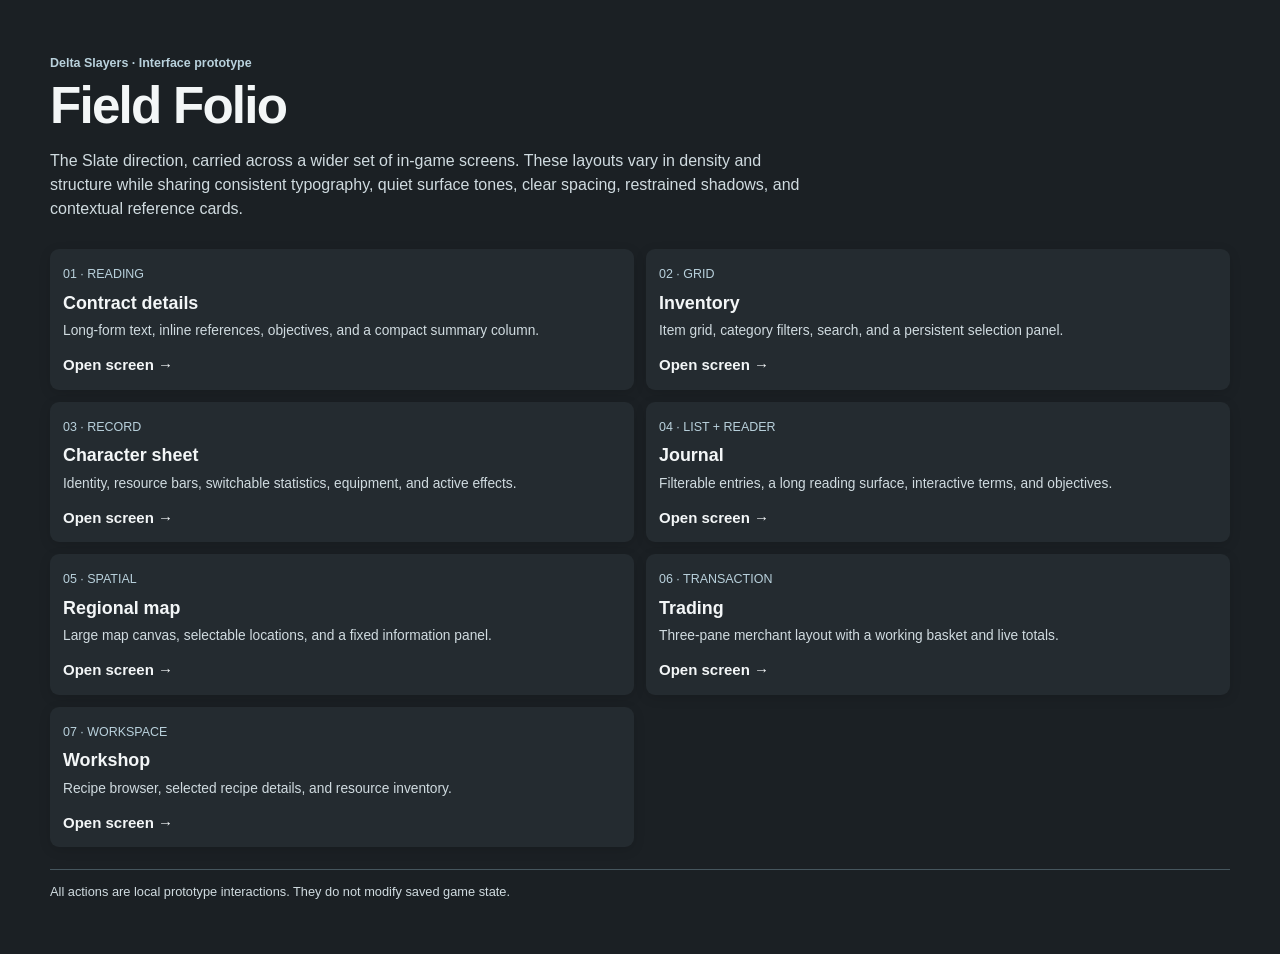
==== commit 823e1943: "Update prototype design direction copy" ====
--- a/designs/ui/index.html
+++ b/designs/ui/index.html
@@ -12,7 +12,7 @@
     <header class="gallery-header">
       <p class="eyebrow">Delta Slayers · Interface prototype</p>
       <h1>Field Folio</h1>
-      <p>The Slate direction, carried across a wider set of in-game screens. These layouts deliberately vary in density and structure while sharing the same typography, surfaces, borders, navigation, and contextual reference cards.</p>
+      <p>The Slate direction, carried across a wider set of in-game screens. These layouts vary in density and structure while sharing consistent typography, quiet surface tones, clear spacing, restrained shadows, and contextual reference cards.</p>
     </header>
     <nav class="screen-grid" aria-label="Prototype screens">
       <a class="screen-card" href="screens/contract.html"><div><span>01 · READING</span><h2>Contract details</h2><p>Long-form text, inline references, objectives, and a compact summary column.</p></div><strong>Open screen →</strong></a>
--- a/designs/ui/styles.css
+++ b/designs/ui/styles.css
@@ -402,4 +402,363 @@
 }
 @media (prefers-reduced-motion: reduce) {
   *, *::before, *::after { scroll-behavior: auto !important; transition-duration: .01ms !important; }
-}+}
+
+/* Compact, icon-led pass */
+.ui-icon { width:17px; height:17px; flex:0 0 17px; fill:none; stroke:currentColor; stroke-width:1.7; stroke-linecap:round; stroke-linejoin:round; }
+.brand { display:inline-flex; align-items:center; gap:9px; }
+.nav-item { justify-content:flex-start; gap:9px; min-height:37px; padding:6px 8px; }
+.nav-icon { color:var(--quiet); }
+.nav-item.active .nav-icon { color:var(--accent); }
+.nav-label { min-width:0; }
+.nav-count { margin-left:auto; }
+.filter-button, .tab-button { display:inline-flex; align-items:center; justify-content:center; gap:6px; }
+.filter-icon, .tab-icon { width:15px; height:15px; flex-basis:15px; }
+.filter-button.active .filter-icon, .tab-button.active .tab-icon { color:var(--accent); }
+.button { gap:7px; }
+.button-icon { width:15px; height:15px; flex-basis:15px; }
+.search-wrap { position:relative; display:inline-flex; align-items:center; width:min(230px,100%); }
+.search-wrap > .ui-icon { position:absolute; left:9px; color:var(--quiet); pointer-events:none; }
+.search-wrap .search-input { width:100%; padding-left:32px; }
+.map-marker { gap:6px; padding:5px 8px; }
+.map-marker::before { display:none; }
+.map-pin-icon { width:15px; height:15px; flex-basis:15px; color:var(--accent); }
+
+.app-shell { width:min(1600px,calc(100% - 16px)); min-height:calc(100vh - 16px); margin:8px auto; }
+.topbar { min-height:52px; padding:8px 16px; gap:12px; }
+.app-layout { grid-template-columns:158px minmax(0,1fr); min-height:calc(100vh - 70px); }
+.rail { gap:3px; padding:12px 8px; }
+.rail-caption { padding:0 8px 5px; }
+.rail-note { padding:10px 8px 0; font-size:.76rem; }
+.workspace { padding:16px clamp(14px,2vw,30px) 14px; }
+.page-heading { gap:14px; margin-bottom:13px; padding-bottom:12px; }
+.eyebrow { margin-bottom:4px; font-size:.78rem; }
+h1 { font-size:clamp(1.65rem,2.5vw,2.2rem); }
+.page-subtitle { margin-top:5px; font-size:.88rem; line-height:1.4; }
+.page-mark { padding-left:12px; font-size:1.1rem; }
+.panel + .panel { margin-top:9px; }
+.panel-head { min-height:38px; padding:7px 10px; gap:8px; }
+.panel-body { padding:10px; }
+.stack { gap:9px; }
+.columns { gap:12px; }
+.columns-main-side { grid-template-columns:minmax(0,1fr) minmax(245px,275px); }
+.fact-list { padding:3px 10px 6px; }
+.fact-row { gap:8px; padding:6px 0; }
+.reading-panel { padding:14px 17px; }
+.reading-section + .reading-section { margin-top:14px; padding-top:13px; }
+.reading-section h2 { margin-bottom:6px; font-size:.95rem; }
+.reading-panel p { font-size:.94rem; line-height:1.55; margin-bottom:.78em; }
+.quote { margin-top:12px; padding:9px 12px; font-size:.88rem; }
+.action-row { gap:7px; margin-top:12px; padding-top:10px; }
+.button { min-height:34px; padding:6px 10px; font-size:.82rem; }
+.page-footer { gap:10px; margin-top:11px; padding-top:8px; }
+.toolbar { gap:7px; margin-bottom:9px; }
+.filter-row { gap:3px; }
+.filter-button { min-height:29px; padding:4px 7px; font-size:.78rem; }
+.search-input { min-height:32px; padding-top:5px; padding-bottom:5px; }
+.inventory-layout { grid-template-columns:minmax(0,1fr) 260px; gap:12px; }
+.item-grid { grid-template-columns:repeat(5,minmax(0,1fr)); gap:6px; }
+.item-tile { min-height:94px; gap:5px; padding:7px; }
+.item-visual { width:32px; height:32px; font-size:1rem; }
+.item-detail-visual { width:48px; height:48px; margin-bottom:8px; }
+.selection-description { margin:6px 0 9px; font-size:.83rem; line-height:1.45; }
+.detail-actions { gap:5px; margin-top:10px; }
+.character-layout { grid-template-columns:205px minmax(0,1fr) 235px; gap:10px; }
+.identity-card { padding:11px; }
+.portrait-placeholder { max-height:220px; aspect-ratio:1 / 1.15; margin-bottom:9px; font-size:2.2rem; }
+.identity-card .role { margin-bottom:8px; }
+.identity-meta { gap:5px; padding-top:8px; }
+.bar-row { margin:8px 0; }
+.stat-grid { gap:5px; }
+.stat-cell { padding:8px; }
+.tab-row { gap:2px; padding:4px; }
+.tab-button { min-height:30px; padding:4px 8px; font-size:.78rem; }
+.tab-panel { padding:9px; }
+.resistance-list { gap:5px; }
+.resistance-row { padding:7px 8px; }
+.journal-layout { grid-template-columns:220px minmax(0,1fr); gap:11px; }
+.journal-item { padding:8px; }
+.entry-body { padding-top:10px; }
+.entry-body p { font-size:.91rem; line-height:1.55; }
+.map-layout { grid-template-columns:minmax(0,1fr) 260px; gap:11px; }
+.map-stage { min-height:490px; }
+.map-legend { gap:10px; padding:7px 9px; }
+.trade-layout { grid-template-columns:minmax(0,1fr) 270px minmax(0,1fr); gap:9px; }
+.trade-row { gap:7px; padding:7px 9px; }
+.trade-row .button { min-height:29px; padding:3px 7px; }
+.cart-list { min-height:112px; padding:4px 10px; }
+.trade-total { padding:8px 10px; }
+.workshop-layout { grid-template-columns:215px minmax(0,1fr) 225px; gap:10px; }
+.recipe-list { padding:3px; }
+.recipe-button { gap:7px; padding:8px; }
+.recipe-button small { margin-top:1px; }
+.screen-card { min-height:136px; padding:13px; gap:12px; }
+@media (min-width:1500px) {
+  .app-layout { grid-template-columns:168px minmax(0,1fr); }
+  .workspace { padding-left:28px; padding-right:28px; }
+  .item-grid { grid-template-columns:repeat(6,minmax(0,1fr)); }
+}
+@media (max-width:1120px) {
+  .app-layout { grid-template-columns:1fr; min-height:0; }
+  .rail { flex-direction:row; align-items:center; overflow-x:auto; padding:6px 9px; }
+  .rail-caption, .rail-note { display:none; }
+  .nav-item { flex:0 0 auto; }
+  .character-layout { grid-template-columns:205px minmax(0,1fr); }
+  .character-layout > .stack:last-child { grid-column:1 / -1; }
+  .workshop-layout { grid-template-columns:215px minmax(0,1fr); }
+  .workshop-layout > .panel:last-child { grid-column:1 / -1; }
+  .trade-layout { grid-template-columns:minmax(0,1fr) 270px; }
+  .trade-layout > .panel:last-child { grid-column:1 / -1; }
+}
+@media (max-width:820px) {
+  .app-layout { grid-template-columns:1fr; }
+  .nav-item { flex:0 0 auto; }
+  .columns-main-side, .columns-even, .inventory-layout, .map-layout, .journal-layout { grid-template-columns:1fr; }
+  .inventory-layout > aside { order:-1; }
+  .item-grid { grid-template-columns:repeat(4,minmax(0,1fr)); }
+  .character-layout, .workshop-layout, .trade-layout { grid-template-columns:1fr; }
+  .character-layout > .stack:last-child, .workshop-layout > .panel:last-child, .trade-layout > .panel:last-child { grid-column:auto; }
+  .map-stage { min-height:420px; }
+}
+@media (max-width:520px) {
+  .app-shell { width:calc(100% - 10px); margin:5px auto; }
+  .topbar { padding:8px 10px; }
+  .workspace { padding:13px 9px 11px; }
+  .page-heading { gap:8px; }
+  .page-mark { padding-left:8px; font-size:.95rem; }
+  .item-grid { grid-template-columns:repeat(3,minmax(0,1fr)); }
+  .filter-button span { display:none; }
+  .filter-button { width:34px; padding:5px; }
+  .filter-icon { width:17px; height:17px; }
+  .search-wrap { width:100%; }
+  .map-stage { min-height:360px; }
+}
+@media (prefers-reduced-motion:reduce) { .reference-card { scroll-behavior:auto; } }
+
+.recipe-copy { display:flex; align-items:center; gap:8px; min-width:0; }
+.recipe-icon { width:18px; height:18px; flex:0 0 18px; color:var(--accent); }
+.detail-icon { width:22px; height:22px; flex:0 0 22px; }
+
+
+/* --- Quiet hierarchy pass -------------------------------------------------
+   Prefer spacing and tonal grouping over outlined boxes. Reserve stronger
+   contrast for the current task, selected state, and primary action.
+*/
+:root {
+  --line: #46565e;
+  --line-strong: #596c75;
+  --shadow: 0 8px 24px rgb(0 0 0 / 18%);
+}
+.app-shell {
+  border: 0;
+  border-radius: 10px;
+  overflow: clip;
+  box-shadow: var(--shadow);
+}
+.topbar {
+  border-bottom: 0;
+  background: var(--surface);
+}
+.rail {
+  border-right: 0;
+  background: var(--surface-deep);
+  padding-inline: 14px;
+}
+.nav-item {
+  border: 0;
+  border-radius: 6px;
+  padding-inline: 10px;
+}
+.nav-item.active {
+  border: 0;
+  background: var(--surface-raised);
+  box-shadow: inset 3px 0 var(--accent);
+}
+.rail-note {
+  border-top: 0;
+  padding-top: 18px;
+}
+.page-heading {
+  border-bottom: 0;
+  padding-bottom: 8px;
+  margin-bottom: 24px;
+}
+.page-mark {
+  border-left: 0;
+  padding-left: 0;
+}
+.panel {
+  border: 0;
+  border-radius: 8px;
+  background: var(--surface);
+  box-shadow: 0 3px 12px rgb(0 0 0 / 13%);
+  overflow: clip;
+}
+.panel + .panel { margin-top: 16px; }
+.panel-head {
+  border-bottom: 0;
+  padding: 15px 17px 8px;
+}
+.panel-body { padding: 15px 17px 18px; }
+.pill {
+  border: 0;
+  border-radius: 4px;
+  background: var(--surface-alt);
+  padding-inline: 8px;
+}
+.pill.available, .pill.complete { background: rgb(196 221 207 / 9%); }
+.pill.warning { background: rgb(224 212 173 / 9%); }
+.pill.danger { background: rgb(224 191 192 / 9%); }
+.button {
+  border: 0;
+  border-radius: 5px;
+  background: var(--surface-alt);
+}
+.button:hover { background: var(--surface-raised); }
+.button.primary {
+  border: 0;
+  background: var(--accent);
+  box-shadow: 0 2px 7px rgb(0 0 0 / 14%);
+}
+.button.primary:hover { background: var(--accent-hover); }
+.reading-panel {
+  border-radius: 8px;
+  box-shadow: 0 3px 12px rgb(0 0 0 / 12%);
+}
+.reading-section + .reading-section {
+  border-top: 0;
+  padding-top: 0;
+}
+.quote {
+  border-left: 2px solid var(--accent);
+  border-radius: 0 6px 6px 0;
+}
+.action-row {
+  border-top: 0;
+  padding-top: 5px;
+}
+.page-footer {
+  border-top: 0;
+  padding-top: 8px;
+}
+.keycap {
+  border: 0;
+  border-radius: 4px;
+  background: var(--surface-alt);
+}
+.filter-button {
+  border: 0;
+  border-radius: 5px;
+}
+.filter-button.active {
+  border: 0;
+  background: var(--surface-raised);
+}
+.search-input, .quantity-input {
+  border: 0;
+  border-radius: 5px;
+  background: var(--surface-deep);
+  box-shadow: inset 0 1px 2px rgb(0 0 0 / 18%);
+}
+.selectable.selected {
+  border-color: transparent !important;
+  background: var(--surface-raised) !important;
+  box-shadow: inset 3px 0 var(--accent);
+}
+.item-tile {
+  border: 0;
+  border-radius: 7px;
+  background: var(--surface-alt);
+}
+.item-tile:hover {
+  border: 0;
+  background: var(--surface-raised);
+}
+.item-visual {
+  border: 0;
+  border-radius: 7px;
+  background: var(--surface);
+}
+.portrait-placeholder {
+  border: 0;
+  border-radius: 8px;
+  box-shadow: inset 0 1px 10px rgb(0 0 0 / 16%);
+}
+.identity-meta, .tab-row, .entry-body, .map-legend {
+  border-color: transparent;
+}
+.meter {
+  border: 0;
+  border-radius: 99px;
+}
+.meter span { border-radius: inherit; }
+.stat-cell {
+  border: 0;
+  border-radius: 7px;
+  background: var(--surface-raised);
+}
+.tab-button {
+  border: 0;
+  border-radius: 5px;
+}
+.tab-button.active {
+  border: 0;
+  background: var(--surface-raised);
+}
+.resistance-row {
+  border: 0;
+  border-radius: 5px;
+  background: var(--surface-alt);
+}
+.journal-item {
+  border: 0;
+  border-radius: 6px;
+}
+.journal-item.selected {
+  border: 0;
+  background: var(--surface-raised);
+  box-shadow: inset 3px 0 var(--accent);
+}
+.map-stage {
+  border: 0;
+  border-radius: 8px;
+  box-shadow: var(--shadow);
+}
+.map-marker {
+  border: 0;
+  border-radius: 5px;
+  box-shadow: 0 3px 10px rgb(0 0 0 / 20%);
+}
+.map-marker:hover, .map-marker.selected {
+  border: 0;
+  background: var(--surface-raised);
+}
+.trade-row, .cart-line, .ingredient-row {
+  border-color: rgb(255 255 255 / 6%);
+}
+.recipe-button {
+  border: 0;
+  border-radius: 6px;
+}
+.recipe-button.selected {
+  border: 0;
+  background: var(--surface-raised);
+  box-shadow: inset 3px 0 var(--accent);
+}
+.fact-row { border-color: rgb(255 255 255 / 6%); }
+.gallery-header p:not(.eyebrow) { color: var(--muted); }
+.screen-card {
+  border: 0 !important;
+  border-radius: 9px;
+  background: var(--surface);
+  box-shadow: 0 3px 12px rgb(0 0 0 / 13%);
+}
+.screen-card:hover {
+  background: var(--surface-raised);
+  box-shadow: 0 7px 20px rgb(0 0 0 / 19%);
+}
+@media (prefers-reduced-motion: no-preference) {
+  .button, .nav-item, .item-tile, .journal-item, .recipe-button, .screen-card {
+    transition: background-color 120ms ease, box-shadow 120ms ease;
+  }
+}
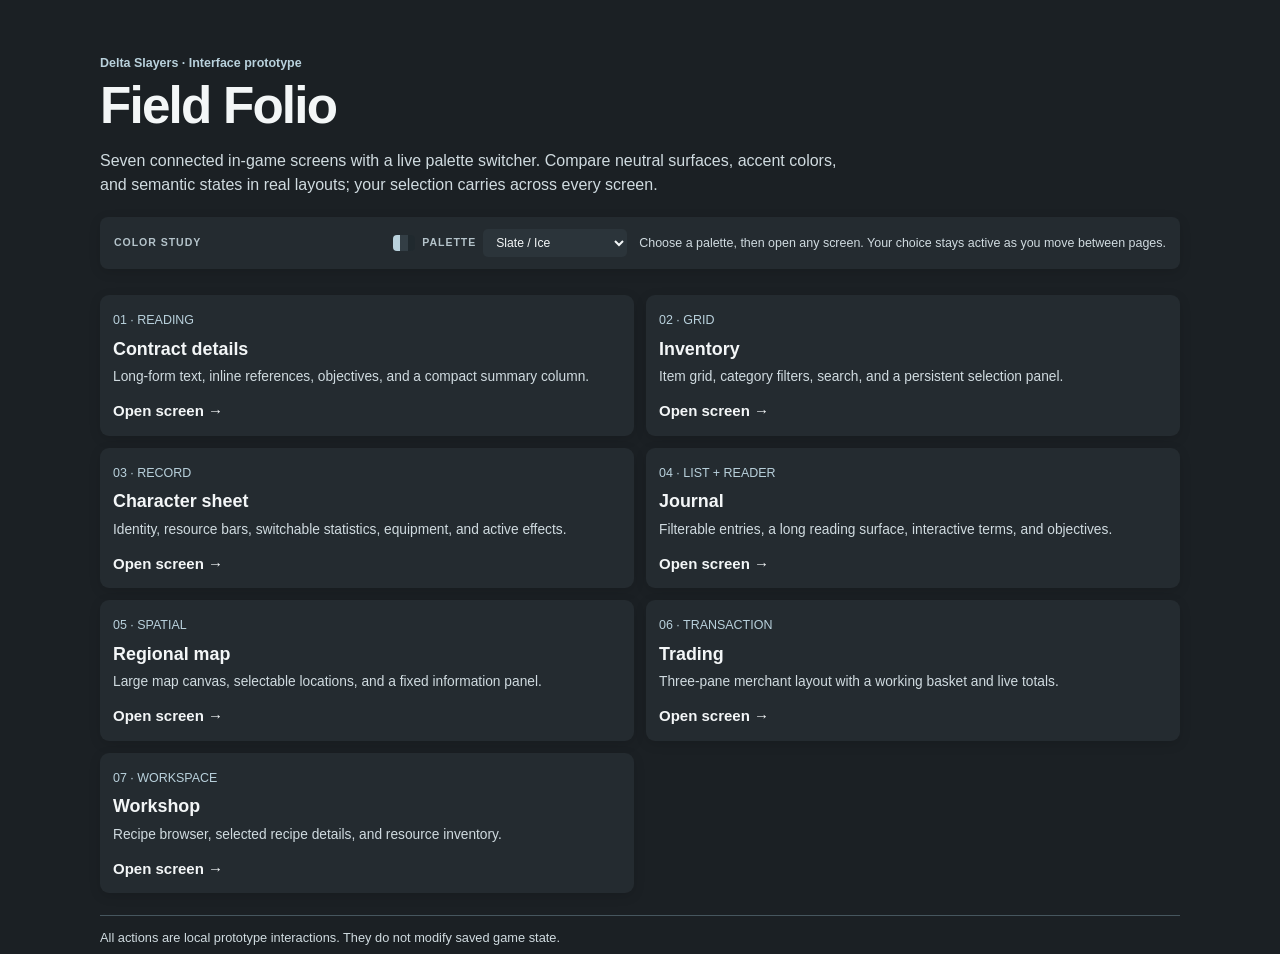
==== commit 8010c21d: "Add palette selector to prototype screen" ====
--- a/designs/ui/index.html
+++ b/designs/ui/index.html
@@ -6,14 +6,16 @@
   <meta name="theme-color" content="#1b2024">
   <title>Delta Slayers — UI prototype</title>
   <link rel="stylesheet" href="styles.css">
+  <script src="palette.js" defer></script>
 </head>
 <body>
   <main class="gallery-shell">
     <header class="gallery-header">
       <p class="eyebrow">Delta Slayers · Interface prototype</p>
       <h1>Field Folio</h1>
-      <p>The Slate direction, carried across a wider set of in-game screens. These layouts vary in density and structure while sharing consistent typography, quiet surface tones, clear spacing, restrained shadows, and contextual reference cards.</p>
+      <p>Seven connected in-game screens with a live palette switcher. Compare neutral surfaces, accent colors, and semantic states in real layouts; your selection carries across every screen.</p>
     </header>
+    <div class="gallery-toolbar"><span class="gallery-note">Color study</span><label class="palette-control"><span class="palette-label">Palette</span><select class="palette-select" data-palette-select aria-label="Prototype color palette"><option value="slate">Slate / Ice</option><option value="carbon">Carbon / Blue</option><option value="indigo">Midnight / Indigo</option><option value="jade">Pine / Jade</option><option value="ocean">Ocean / Teal</option><option value="copper">Cinder / Copper</option><option value="plum">Plum / Lilac</option></select></label><p>Choose a palette, then open any screen. Your choice stays active as you move between pages.</p></div>
     <nav class="screen-grid" aria-label="Prototype screens">
       <a class="screen-card" href="screens/contract.html"><div><span>01 · READING</span><h2>Contract details</h2><p>Long-form text, inline references, objectives, and a compact summary column.</p></div><strong>Open screen →</strong></a>
       <a class="screen-card" href="screens/inventory.html"><div><span>02 · GRID</span><h2>Inventory</h2><p>Item grid, category filters, search, and a persistent selection panel.</p></div><strong>Open screen →</strong></a>
--- a/designs/ui/styles.css
+++ b/designs/ui/styles.css
@@ -762,3 +762,312 @@
     transition: background-color 120ms ease, box-shadow 120ms ease;
   }
 }
+
+
+/* Progressive disclosure and interaction feedback */
+.detail-close {
+  width: 30px; height: 30px; display: grid; place-items: center;
+  padding: 0; border: 0; border-radius: 5px;
+  background: var(--surface-alt); color: var(--muted);
+  font-size: 1.25rem; line-height: 1; cursor: pointer;
+}
+.detail-close:hover { background: var(--surface-raised); color: var(--ink); }
+.item-tile, .recipe-button, .map-marker, .filter-button, .tab-button {
+  transition: background-color 140ms ease, box-shadow 140ms ease, color 140ms ease, transform 140ms ease;
+}
+.item-tile:active, .recipe-button:active, .map-marker:active { transform: translateY(1px); }
+.item-tile[aria-pressed="true"], .recipe-button[aria-pressed="true"],
+.map-marker[aria-pressed="true"] { box-shadow: inset 3px 0 var(--accent); }
+.inventory-layout:not(.has-open-detail) { grid-template-columns: minmax(0, 1fr); }
+.map-layout:not(.has-open-detail) { grid-template-columns: minmax(0, 1fr); }
+.workshop-layout:not(.has-open-detail) { grid-template-columns: minmax(220px, 280px) minmax(0, 1fr); }
+[data-detail-panel]:not([hidden]) { animation: detail-arrive 160ms ease-out both; }
+@keyframes detail-arrive {
+  from { opacity: 0; transform: translateY(5px); }
+  to { opacity: 1; transform: translateY(0); }
+}
+@media (max-width: 1120px) {
+  .workshop-layout:not(.has-open-detail) { grid-template-columns: minmax(0, 1fr); }
+}
+@media (prefers-reduced-motion: reduce) {
+  [data-detail-panel]:not([hidden]) { animation: none; }
+  .item-tile, .recipe-button, .map-marker, .filter-button, .tab-button { transition: none; }
+}
+
+
+/* Bring the desktop prototype back toward its narrower, original proportions. */
+.app-shell {
+  width: min(1360px, calc(100% - 32px));
+}
+.gallery-shell {
+  width: min(1080px, calc(100% - 36px));
+}
+.workspace {
+  padding-left: clamp(18px, 2.2vw, 32px);
+  padding-right: clamp(18px, 2.2vw, 32px);
+}
+@media (max-width: 820px) {
+  .app-shell { width: calc(100% - 16px); }
+}
+@media (max-width: 520px) {
+  .app-shell { width: calc(100% - 10px); }
+}
+
+
+/* Shared screen rhythm and task-oriented layouts */
+.page-heading { align-items: center; margin-bottom: 20px; }
+.page-heading > div { min-width: 0; }
+.page-subtitle { max-width: 62ch; }
+.panel-head { min-height: 44px; padding: 12px 16px 8px; }
+.panel-body { padding: 14px 16px 16px; }
+.trade-layout {
+  display: grid;
+  grid-template-columns: minmax(0, 1fr) 290px;
+  gap: 16px;
+  align-items: start;
+}
+.trade-market, .trade-receipt { min-width: 0; }
+.trade-tabs { display: flex; gap: 6px; padding: 0 16px 10px; }
+.trade-tabs .tab-button { min-width: 112px; }
+.trade-row {
+  display: grid;
+  grid-template-columns: minmax(0, 1fr) auto;
+  align-items: center;
+  gap: 14px;
+  padding: 11px 16px;
+  border-bottom: 1px solid rgb(255 255 255 / 6%);
+}
+.trade-row:last-child { border-bottom: 0; }
+.trade-row > div:first-child { min-width: 0; }
+.trade-row strong { display: block; font-size: .88rem; font-weight: 620; }
+.trade-row small { display: block; margin-top: 2px; color: var(--muted); font-size: .77rem; }
+.trade-price { display: flex; align-items: center; gap: 12px; }
+.trade-price > strong { min-width: 42px; text-align: right; font-variant-numeric: tabular-nums; }
+.trade-price .button { min-width: 62px; min-height: 31px; padding: 5px 9px; font-size: .78rem; }
+.cart-list { padding: 4px 16px; }
+.cart-line {
+  display: grid;
+  grid-template-columns: minmax(0, 1fr) auto auto;
+  align-items: center;
+  gap: 9px;
+  padding: 10px 0;
+  border-bottom: 1px solid rgb(255 255 255 / 6%);
+  font-size: .82rem;
+}
+.cart-line button { padding: 4px 7px; border: 0; border-radius: 4px; background: var(--surface-alt); color: var(--muted); font-size: .72rem; cursor: pointer; }
+.cart-line button:hover { color: var(--ink); background: var(--surface-raised); }
+.trade-total { margin-top: 8px; padding: 14px 16px; background: var(--surface-deep); }
+.trade-total strong { font-size: 1.2rem; }
+.trade-actions { display: grid; gap: 8px; }
+.trade-actions .button { width: 100%; justify-content: center; }
+.trade-actions .action-feedback { margin: 0; }
+.trade-balance { display: flex; justify-content: space-between; gap: 8px; margin: 8px 0 0; padding-top: 10px; border-top: 1px solid rgb(255 255 255 / 6%); color: var(--muted); font-size: .78rem; }
+.trade-balance strong { color: var(--ink); font-variant-numeric: tabular-nums; }
+.workshop-resources { margin-bottom: 16px; }
+.resource-strip { display: grid; grid-template-columns: repeat(6, minmax(0, 1fr)); gap: 8px; padding: 4px 16px 16px; }
+.resource-cell { display: flex; align-items: center; justify-content: space-between; gap: 8px; min-width: 0; padding: 9px 10px; border-radius: 6px; background: var(--surface-alt); }
+.resource-cell span { overflow: hidden; color: var(--muted); font-size: .76rem; text-overflow: ellipsis; white-space: nowrap; }
+.resource-cell strong { color: var(--ink); font-size: .92rem; font-variant-numeric: tabular-nums; }
+.workshop-layout {
+  display: grid;
+  grid-template-columns: minmax(245px, 300px) minmax(0, 1fr);
+  gap: 16px;
+  align-items: start;
+}
+.workshop-layout:not(.has-open-detail) { grid-template-columns: minmax(0, 1fr); }
+.workshop-layout .panel { min-width: 0; }
+.recipe-list { display: grid; gap: 3px; padding: 7px; }
+.recipe-button {
+  width: 100%;
+  min-height: 58px;
+  display: flex;
+  align-items: center;
+  justify-content: space-between;
+  gap: 12px;
+  padding: 9px 11px;
+  text-align: left;
+}
+.recipe-copy { display: flex; align-items: center; gap: 11px; min-width: 0; }
+.recipe-copy > span { min-width: 0; }
+.recipe-icon { flex: 0 0 18px; width: 18px; height: 18px; color: var(--accent); }
+.recipe-button strong { display: block; overflow: hidden; font-size: .85rem; font-weight: 620; text-overflow: ellipsis; white-space: nowrap; }
+.recipe-button small { display: block; margin-top: 2px; color: var(--muted); font-size: .74rem; }
+.workshop-detail .panel-body { padding: 18px; }
+.workshop-ingredients-heading { margin-top: 20px; }
+.workshop-ingredients { padding: 0; }
+@media (max-width: 1120px) {
+  .trade-layout { grid-template-columns: minmax(0, 1fr) 270px; }
+  .resource-strip { grid-template-columns: repeat(3, minmax(0, 1fr)); }
+  .workshop-layout.has-open-detail { grid-template-columns: minmax(220px, 270px) minmax(0, 1fr); }
+}
+@media (max-width: 820px) {
+  .trade-layout, .workshop-layout, .workshop-layout.has-open-detail { grid-template-columns: minmax(0, 1fr); }
+  .trade-receipt { grid-row: 1; }
+  .resource-strip { grid-template-columns: repeat(2, minmax(0, 1fr)); }
+}
+@media (max-width: 520px) {
+  .trade-row { gap: 8px; padding: 10px 12px; }
+  .trade-price { gap: 7px; }
+  .resource-strip { padding-inline: 10px; }
+  .trade-tabs { padding-inline: 10px; }
+}
+
+
+/* Unified square item tiles: artwork first, compact name/count overlay. */
+.item-display {
+  position: relative; display: block; width: 100%; min-width: 0;
+  aspect-ratio: 1; min-height: 0; padding: 0; overflow: hidden;
+  border: 0; border-radius: 6px; background: var(--surface-deep);
+  color: var(--ink); text-align: left; text-decoration: none; cursor: pointer;
+}
+.item-display:hover, .item-display:focus-visible { background: var(--surface-raised); }
+.item-display.selectable.selected { box-shadow: none !important; background: var(--surface-raised) !important; }
+.item-display .item-image {
+  position: absolute; inset: 0; width: 100%; height: 100%;
+  display: grid; place-items: center; border-radius: inherit;
+  background: radial-gradient(ellipse at 50% 35%, var(--surface-raised), var(--surface-alt) 68%, var(--surface-deep));
+  color: var(--accent); font-size: clamp(2rem, 3vw, 3rem); line-height: 1;
+}
+.item-display .item-caption {
+  position: absolute; inset: auto 0 0; z-index: 1;
+  min-width: 0; display: flex; flex-direction: column;
+  align-items: flex-start; gap: 1px; padding: 18px 7px 6px;
+  background: linear-gradient(transparent, rgb(8 11 14 / 94%));
+}
+.item-display .item-name {
+  display: block; width: 100%; overflow: hidden;
+  color: #fff; font-size: .75rem; font-weight: 650;
+  line-height: 1.2; text-overflow: ellipsis; white-space: nowrap;
+}
+.item-display .item-quantity {
+  display: block; max-width: 100%; overflow: hidden;
+  color: rgb(255 255 255 / 76%); font-size: .68rem; font-weight: 500;
+  line-height: 1.15; text-overflow: ellipsis; white-space: nowrap;
+}
+.item-grid { grid-template-columns: repeat(auto-fill, minmax(92px, 1fr)); gap: 8px; }
+.item-tile { min-height: 0; flex-direction: initial; padding: 0; gap: 0; }
+.trade-row { grid-template-columns: 104px minmax(0, 1fr); align-items: center; gap: 12px; }
+.trade-row > .item-display { width: 104px; min-height: 0; }
+.trade-price { justify-content: flex-end; }
+.recipe-list { grid-template-columns: repeat(auto-fill, minmax(104px, 1fr)); gap: 8px; }
+.recipe-button.item-display { width: 100%; min-height: 0; justify-content: initial; }
+.recipe-copy { display: contents; }
+.resource-strip { grid-template-columns: repeat(auto-fill, minmax(92px, 1fr)); gap: 8px; }
+.resource-cell.item-display { width: 100%; justify-content: initial; padding: 0; background: var(--surface-deep); }
+.equipment-grid { grid-template-columns: repeat(auto-fill, minmax(92px, 1fr)); gap: 8px; padding: 10px; }
+.equipment-item { min-width: 0; }
+.equipment-item .item-display { background: var(--surface-deep); }
+.item-display:focus-visible { outline: 2px solid var(--accent); outline-offset: 2px; }
+@media (max-width: 820px) {
+  .trade-row { grid-template-columns: 88px minmax(0, 1fr); }
+  .trade-row > .item-display { width: 88px; }
+}
+@media (max-width: 520px) {
+  .item-grid, .resource-strip, .equipment-grid { grid-template-columns: repeat(auto-fill, minmax(82px, 1fr)); }
+  .recipe-list { grid-template-columns: repeat(auto-fill, minmax(92px, 1fr)); }
+  .trade-row { grid-template-columns: 76px minmax(0, 1fr); gap: 8px; }
+  .trade-row > .item-display { width: 76px; }
+  .item-display .item-name { font-size: .7rem; }
+}
+
+
+/* Compact screen headers: one title row, optional help, and optional page tabs. */
+.page-heading {
+  display: block;
+  margin: 0 0 20px;
+  padding: 0;
+  border: 0;
+}
+.page-heading-row {
+  display: flex;
+  align-items: center;
+  justify-content: space-between;
+  gap: 14px;
+  min-width: 0;
+  min-height: 34px;
+}
+.page-heading h1 {
+  min-width: 0;
+  margin: 0;
+  font-size: clamp(1.55rem, 2.35vw, 2rem);
+  line-height: 1.15;
+  letter-spacing: -.035em;
+}
+.screen-help {
+  flex: 0 0 26px;
+  width: 26px;
+  height: 26px;
+  display: grid;
+  place-items: center;
+  padding: 0;
+  border: 0;
+  border-radius: 50%;
+  background: var(--surface-alt);
+  color: var(--muted);
+  font: inherit;
+  font-size: .88rem;
+  font-weight: 700;
+  line-height: 1;
+  cursor: help;
+  transition: background-color 120ms ease, color 120ms ease;
+}
+.screen-help:hover,
+.screen-help:focus-visible {
+  background: var(--surface-raised);
+  color: var(--ink);
+  outline: 2px solid var(--line-strong);
+  outline-offset: 2px;
+}
+.screen-pages {
+  display: flex;
+  align-items: center;
+  gap: 5px;
+  margin-top: 9px;
+  min-height: 32px;
+}
+.screen-pages .screen-page {
+  min-height: 31px;
+  padding: 5px 11px 6px;
+  border: 0;
+  border-bottom: 2px solid transparent;
+  border-radius: 4px 4px 0 0;
+  background: transparent;
+  color: var(--muted);
+  font-size: .83rem;
+  font-weight: 570;
+  cursor: pointer;
+}
+.screen-pages .screen-page:hover {
+  background: var(--surface-alt);
+  color: var(--ink);
+}
+.screen-pages .screen-page.active {
+  border-bottom-color: var(--accent);
+  background: var(--surface-alt);
+  color: var(--ink);
+}
+@media (max-width: 520px) {
+  .page-heading { margin-bottom: 15px; }
+  .page-heading h1 { font-size: 1.55rem; }
+  .screen-pages { gap: 2px; }
+  .screen-pages .screen-page { padding-inline: 9px; font-size: .8rem; }
+}
+
+/* Palette study: role-based tokens. */
+:root[data-palette="carbon"] { --page:#161616; --surface:#262626; --surface-alt:#393939; --surface-raised:#525252; --surface-deep:#1f1f1f; --ink:#f4f4f4; --muted:#c6c6c6; --quiet:#a8a8a8; --accent:#78a9ff; --accent-hover:#a6c8ff; --positive:#42be65; --warning:#f1c21b; --danger:#ff8389; --line:#525252; --line-strong:#6f6f6f; --shadow:0 14px 36px rgb(0 0 0 / 38%); }
+:root[data-palette="indigo"] { --page:#151822; --surface:#1e2432; --surface-alt:#272f42; --surface-raised:#34405a; --surface-deep:#1a202d; --ink:#f2f4fa; --muted:#c1c8da; --quiet:#99a4bd; --accent:#a7a8ff; --accent-hover:#c3c4ff; --positive:#8ccba5; --warning:#e4bd74; --danger:#e19aa4; --line:#3e4c65; --line-strong:#5b6a84; --shadow:0 14px 36px rgb(0 0 0 / 34%); }
+:root[data-palette="jade"] { --page:#17201b; --surface:#202b24; --surface-alt:#2a382f; --surface-raised:#36483b; --surface-deep:#1b251f; --ink:#eff5ef; --muted:#c4d1c5; --quiet:#98ad9c; --accent:#86d0a3; --accent-hover:#a6e3ba; --positive:#8ed3a5; --warning:#e0c681; --danger:#db9b91; --line:#3c5143; --line-strong:#546d5b; --shadow:0 14px 36px rgb(0 0 0 / 35%); }
+:root[data-palette="ocean"] { --page:#121e25; --surface:#1a2a33; --surface-alt:#233640; --surface-raised:#304955; --surface-deep:#15232c; --ink:#edf4f5; --muted:#bdcdd3; --quiet:#90a7af; --accent:#72d2d3; --accent-hover:#98e7e4; --positive:#79cfae; --warning:#e4c17a; --danger:#e29a9d; --line:#3b5662; --line-strong:#587481; --shadow:0 14px 36px rgb(0 0 0 / 36%); }
+:root[data-palette="copper"] { --page:#211c18; --surface:#2c251f; --surface-alt:#392f27; --surface-raised:#493a2e; --surface-deep:#251f1a; --ink:#f6eee5; --muted:#d2c3b3; --quiet:#ab9886; --accent:#e0af78; --accent-hover:#f0c894; --positive:#9ec59a; --warning:#e6be76; --danger:#d99188; --line:#514235; --line-strong:#705a47; --shadow:0 14px 36px rgb(0 0 0 / 38%); }
+:root[data-palette="plum"] { --page:#201922; --surface:#2a202d; --surface-alt:#372a3c; --surface-raised:#47354e; --surface-deep:#261d2b; --ink:#f6eff7; --muted:#d1c1d6; --quiet:#a995ae; --accent:#d7a9e1; --accent-hover:#edc4ef; --positive:#98caa7; --warning:#dfc080; --danger:#e09aaf; --line:#4b3a51; --line-strong:#6a5470; --shadow:0 14px 36px rgb(0 0 0 / 38%); }
+.palette-control { display:inline-flex; align-items:center; gap:7px; flex:0 0 auto; min-width:0; }
+.palette-control::before { content:""; width:22px; height:16px; flex:0 0 22px; border-radius:4px; background:linear-gradient(90deg,var(--accent) 0 34%,var(--surface-raised) 34% 68%,var(--surface-deep) 68%); }
+.palette-label,.gallery-note { color:var(--quiet); font-size:.66rem; font-weight:700; letter-spacing:.09em; text-transform:uppercase; }
+.palette-select { min-width:142px; max-width:100%; padding:6px 25px 6px 9px; border:0; border-radius:5px; background:var(--surface-alt); color:var(--ink); font-size:.76rem; cursor:pointer; }
+.palette-select:hover { background:var(--surface-raised); }
+.palette-select:focus-visible { outline:2px solid var(--accent); outline-offset:2px; }
+.gallery-toolbar { display:flex; align-items:center; flex-wrap:wrap; gap:12px; margin:-8px 0 26px; padding:12px 14px; border-radius:8px; background:var(--surface); box-shadow:0 3px 12px rgb(0 0 0 / 13%); }
+.gallery-toolbar .palette-control { margin-left:auto; }
+.gallery-toolbar p { margin:0; color:var(--muted); font-size:.78rem; }
+@media (max-width:820px) { .top-meta { gap:8px 12px; flex-wrap:wrap; justify-content:flex-end; } .palette-select { min-width:132px; } }
+@media (max-width:520px) { .palette-label { display:none; } .top-meta { gap:7px 9px; } .gallery-toolbar .palette-control { margin-left:0; } .gallery-toolbar p { flex-basis:100%; } }
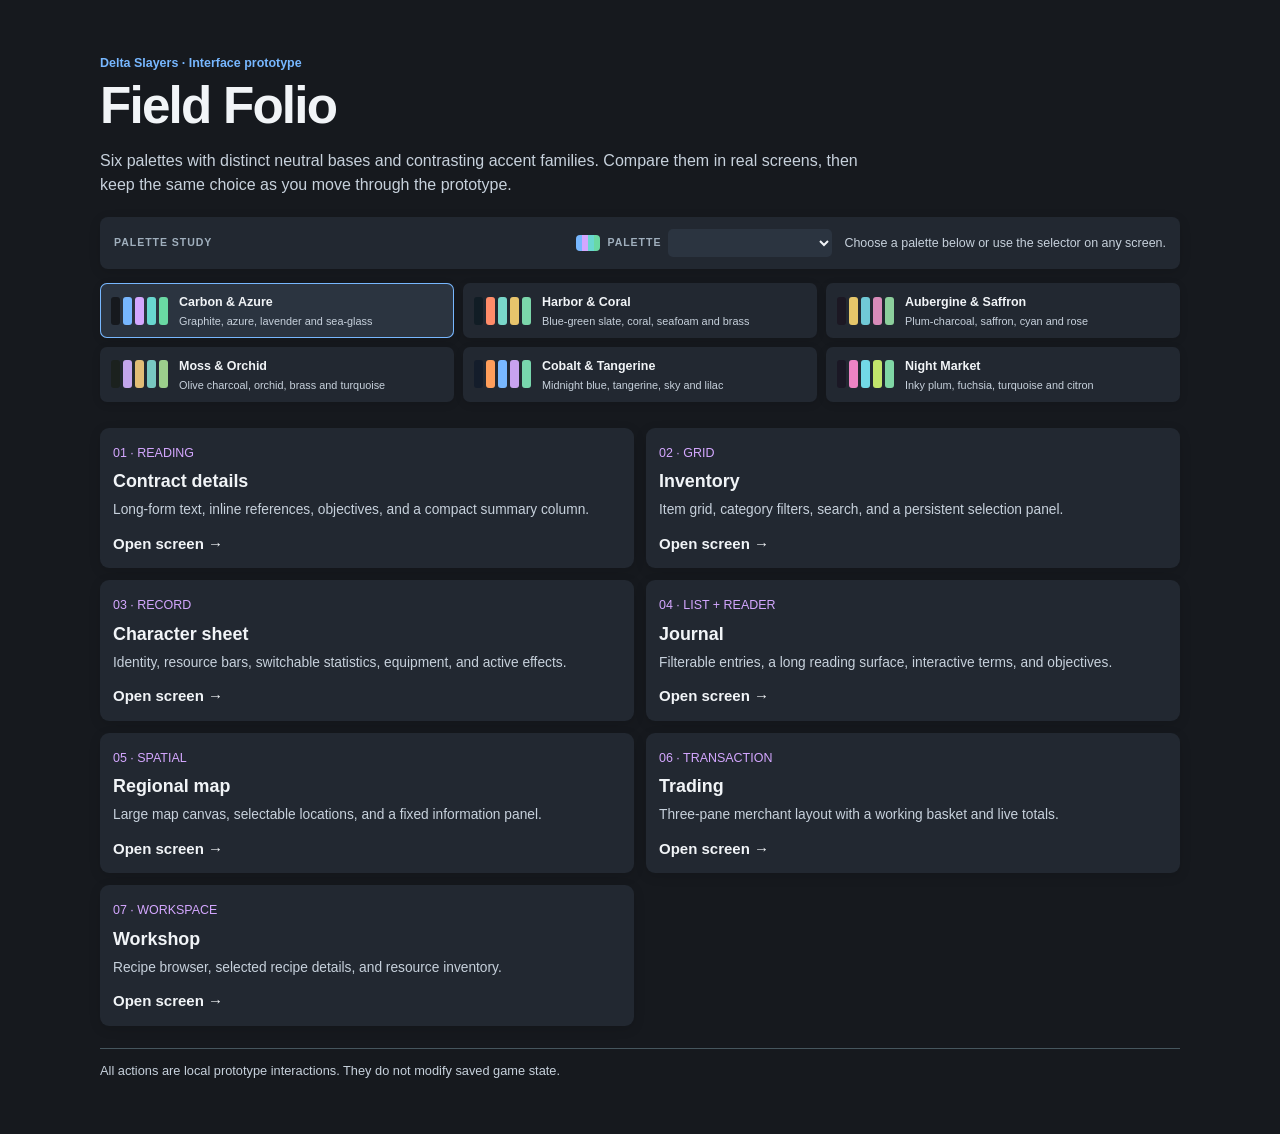
==== commit 930b72cc: "Show visual previews for new UI palettes" ====
--- a/designs/ui/index.html
+++ b/designs/ui/index.html
@@ -13,9 +13,35 @@
     <header class="gallery-header">
       <p class="eyebrow">Delta Slayers · Interface prototype</p>
       <h1>Field Folio</h1>
-      <p>Seven connected in-game screens with a live palette switcher. Compare neutral surfaces, accent colors, and semantic states in real layouts; your selection carries across every screen.</p>
+      <p>Six palettes with distinct neutral bases and contrasting accent families. Compare them in real screens, then keep the same choice as you move through the prototype.</p>
     </header>
-    <div class="gallery-toolbar"><span class="gallery-note">Color study</span><label class="palette-control"><span class="palette-label">Palette</span><select class="palette-select" data-palette-select aria-label="Prototype color palette"><option value="slate">Slate / Ice</option><option value="carbon">Carbon / Blue</option><option value="indigo">Midnight / Indigo</option><option value="jade">Pine / Jade</option><option value="ocean">Ocean / Teal</option><option value="copper">Cinder / Copper</option><option value="plum">Plum / Lilac</option></select></label><p>Choose a palette, then open any screen. Your choice stays active as you move between pages.</p></div>
+    <div class="gallery-toolbar"><span class="gallery-note">Palette study</span><label class="palette-control"><span class="palette-label">Palette</span><select class="palette-select" data-palette-select aria-label="Prototype color palette"><option value="carbon">Carbon & Azure</option><option value="harbor">Harbor & Coral</option><option value="citrine">Aubergine & Saffron</option><option value="moss">Moss & Orchid</option><option value="cobalt">Cobalt & Tangerine</option><option value="night-market">Night Market</option></select></label><p>Choose a palette below or use the selector on any screen.</p></div>
+    <div class="palette-gallery" role="group" aria-label="Choose a color palette">
+  <button class="palette-option" type="button" data-palette-choice="carbon" aria-pressed="true">
+    <span class="palette-option-swatches" aria-hidden="true"><i style="--swatch:#16191e"></i><i style="--swatch:#77b7ff"></i><i style="--swatch:#d4a7ff"></i><i style="--swatch:#69d7d0"></i><i style="--swatch:#6ad9a3"></i></span>
+    <span class="palette-option-copy"><strong>Carbon & Azure</strong><small>Graphite, azure, lavender and sea-glass</small></span>
+  </button>
+  <button class="palette-option" type="button" data-palette-choice="harbor" aria-pressed="false">
+    <span class="palette-option-swatches" aria-hidden="true"><i style="--swatch:#111d25"></i><i style="--swatch:#ff8c69"></i><i style="--swatch:#79d7ca"></i><i style="--swatch:#e7c46c"></i><i style="--swatch:#7bd6aa"></i></span>
+    <span class="palette-option-copy"><strong>Harbor & Coral</strong><small>Blue-green slate, coral, seafoam and brass</small></span>
+  </button>
+  <button class="palette-option" type="button" data-palette-choice="citrine" aria-pressed="false">
+    <span class="palette-option-swatches" aria-hidden="true"><i style="--swatch:#1c1823"></i><i style="--swatch:#e5c66a"></i><i style="--swatch:#70c9d6"></i><i style="--swatch:#d88bb9"></i><i style="--swatch:#8ccf9c"></i></span>
+    <span class="palette-option-copy"><strong>Aubergine & Saffron</strong><small>Plum-charcoal, saffron, cyan and rose</small></span>
+  </button>
+  <button class="palette-option" type="button" data-palette-choice="moss" aria-pressed="false">
+    <span class="palette-option-swatches" aria-hidden="true"><i style="--swatch:#1b211e"></i><i style="--swatch:#c3a6ee"></i><i style="--swatch:#e1bd76"></i><i style="--swatch:#78c8c1"></i><i style="--swatch:#9ccf8c"></i></span>
+    <span class="palette-option-copy"><strong>Moss & Orchid</strong><small>Olive charcoal, orchid, brass and turquoise</small></span>
+  </button>
+  <button class="palette-option" type="button" data-palette-choice="cobalt" aria-pressed="false">
+    <span class="palette-option-swatches" aria-hidden="true"><i style="--swatch:#141d2b"></i><i style="--swatch:#ff9e5b"></i><i style="--swatch:#78b8ff"></i><i style="--swatch:#c8a2ef"></i><i style="--swatch:#78d6ad"></i></span>
+    <span class="palette-option-copy"><strong>Cobalt & Tangerine</strong><small>Midnight blue, tangerine, sky and lilac</small></span>
+  </button>
+  <button class="palette-option" type="button" data-palette-choice="night-market" aria-pressed="false">
+    <span class="palette-option-swatches" aria-hidden="true"><i style="--swatch:#1b1825"></i><i style="--swatch:#ed83c4"></i><i style="--swatch:#72d9e6"></i><i style="--swatch:#c3e56b"></i><i style="--swatch:#80d7a5"></i></span>
+    <span class="palette-option-copy"><strong>Night Market</strong><small>Inky plum, fuchsia, turquoise and citron</small></span>
+  </button>
+</div>
     <nav class="screen-grid" aria-label="Prototype screens">
       <a class="screen-card" href="screens/contract.html"><div><span>01 · READING</span><h2>Contract details</h2><p>Long-form text, inline references, objectives, and a compact summary column.</p></div><strong>Open screen →</strong></a>
       <a class="screen-card" href="screens/inventory.html"><div><span>02 · GRID</span><h2>Inventory</h2><p>Item grid, category filters, search, and a persistent selection panel.</p></div><strong>Open screen →</strong></a>
--- a/designs/ui/styles.css
+++ b/designs/ui/styles.css
@@ -1,21 +1,13 @@
 /* Delta Slayers UI prototype — Slate */
 :root {
   color-scheme: dark;
-  --page: #1b2024;
-  --surface: #242b30;
-  --surface-alt: #2b343a;
-  --surface-raised: #333e45;
-  --surface-deep: #20292e;
-  --ink: #f3f6f7;
-  --muted: #d0dbe0;
-  --quiet: #b4c3ca;
-  --accent: #b9d1dc;
-  --accent-hover: #d0e2e9;
-  --positive: #c4ddcf;
-  --warning: #e0d4ad;
-  --danger: #e0bfc0;
-  --line: #60737c;
-  --line-strong: #8298a2;
+  --page:#16191e; --surface:#222831; --surface-alt:#2b3440;
+  --surface-raised:#394554; --surface-deep:#1d252e;
+  --ink:#f1f4f7; --muted:#c7d1dc; --quiet:#a0afbd;
+  --accent:#77b7ff; --accent-hover:#a3d0ff;
+  --accent-secondary:#d4a7ff; --accent-tertiary:#69d7d0;
+  --positive:#6ad9a3; --warning:#ffd166; --danger:#ff7d88;
+  --line:#3a4654; --line-strong:#556575;
   --shadow: 0 14px 36px rgb(0 0 0 / 28%);
   --font: "Segoe UI", Arial, sans-serif;
 }
@@ -1053,21 +1045,46 @@
   .screen-pages .screen-page { padding-inline: 9px; font-size: .8rem; }
 }
 
-/* Palette study: role-based tokens. */
-:root[data-palette="carbon"] { --page:#161616; --surface:#262626; --surface-alt:#393939; --surface-raised:#525252; --surface-deep:#1f1f1f; --ink:#f4f4f4; --muted:#c6c6c6; --quiet:#a8a8a8; --accent:#78a9ff; --accent-hover:#a6c8ff; --positive:#42be65; --warning:#f1c21b; --danger:#ff8389; --line:#525252; --line-strong:#6f6f6f; --shadow:0 14px 36px rgb(0 0 0 / 38%); }
-:root[data-palette="indigo"] { --page:#151822; --surface:#1e2432; --surface-alt:#272f42; --surface-raised:#34405a; --surface-deep:#1a202d; --ink:#f2f4fa; --muted:#c1c8da; --quiet:#99a4bd; --accent:#a7a8ff; --accent-hover:#c3c4ff; --positive:#8ccba5; --warning:#e4bd74; --danger:#e19aa4; --line:#3e4c65; --line-strong:#5b6a84; --shadow:0 14px 36px rgb(0 0 0 / 34%); }
-:root[data-palette="jade"] { --page:#17201b; --surface:#202b24; --surface-alt:#2a382f; --surface-raised:#36483b; --surface-deep:#1b251f; --ink:#eff5ef; --muted:#c4d1c5; --quiet:#98ad9c; --accent:#86d0a3; --accent-hover:#a6e3ba; --positive:#8ed3a5; --warning:#e0c681; --danger:#db9b91; --line:#3c5143; --line-strong:#546d5b; --shadow:0 14px 36px rgb(0 0 0 / 35%); }
-:root[data-palette="ocean"] { --page:#121e25; --surface:#1a2a33; --surface-alt:#233640; --surface-raised:#304955; --surface-deep:#15232c; --ink:#edf4f5; --muted:#bdcdd3; --quiet:#90a7af; --accent:#72d2d3; --accent-hover:#98e7e4; --positive:#79cfae; --warning:#e4c17a; --danger:#e29a9d; --line:#3b5662; --line-strong:#587481; --shadow:0 14px 36px rgb(0 0 0 / 36%); }
-:root[data-palette="copper"] { --page:#211c18; --surface:#2c251f; --surface-alt:#392f27; --surface-raised:#493a2e; --surface-deep:#251f1a; --ink:#f6eee5; --muted:#d2c3b3; --quiet:#ab9886; --accent:#e0af78; --accent-hover:#f0c894; --positive:#9ec59a; --warning:#e6be76; --danger:#d99188; --line:#514235; --line-strong:#705a47; --shadow:0 14px 36px rgb(0 0 0 / 38%); }
-:root[data-palette="plum"] { --page:#201922; --surface:#2a202d; --surface-alt:#372a3c; --surface-raised:#47354e; --surface-deep:#261d2b; --ink:#f6eff7; --muted:#d1c1d6; --quiet:#a995ae; --accent:#d7a9e1; --accent-hover:#edc4ef; --positive:#98caa7; --warning:#dfc080; --danger:#e09aaf; --line:#4b3a51; --line-strong:#6a5470; --shadow:0 14px 36px rgb(0 0 0 / 38%); }
+/* Multi-hue palette study.
+   Separate neutral, primary, secondary, tertiary and semantic roles. */
+:root[data-palette="carbon"] { --page:#16191e; --surface:#222831; --surface-alt:#2b3440; --surface-raised:#394554; --surface-deep:#1d252e; --ink:#f1f4f7; --muted:#c7d1dc; --quiet:#a0afbd; --accent:#77b7ff; --accent-hover:#a3d0ff; --accent-secondary:#d4a7ff; --accent-tertiary:#69d7d0; --positive:#6ad9a3; --warning:#ffd166; --danger:#ff7d88; --line:#3a4654; --line-strong:#556575; --shadow:0 14px 36px rgb(0 0 0 / 36%); }
+:root[data-palette="harbor"] { --page:#111d25; --surface:#1b2d35; --surface-alt:#263d44; --surface-raised:#35505a; --surface-deep:#17272f; --ink:#f0f6f4; --muted:#bfd0cf; --quiet:#91aaa8; --accent:#ff8c69; --accent-hover:#ffad8d; --accent-secondary:#79d7ca; --accent-tertiary:#e7c46c; --positive:#7bd6aa; --warning:#efc46f; --danger:#ff9ba3; --line:#36515a; --line-strong:#52717a; --shadow:0 14px 36px rgb(0 0 0 / 36%); }
+:root[data-palette="citrine"] { --page:#1c1823; --surface:#292230; --surface-alt:#392d3c; --surface-raised:#4a3a4d; --surface-deep:#241d2a; --ink:#f7f1e9; --muted:#d0c5d1; --quiet:#a99cab; --accent:#e5c66a; --accent-hover:#f1d98e; --accent-secondary:#70c9d6; --accent-tertiary:#d88bb9; --positive:#8ccf9c; --warning:#f1c76e; --danger:#ec8d91; --line:#4b3d50; --line-strong:#6c586f; --shadow:0 14px 36px rgb(0 0 0 / 36%); }
+:root[data-palette="moss"] { --page:#1b211e; --surface:#262e28; --surface-alt:#354139; --surface-raised:#465449; --surface-deep:#202822; --ink:#f0f4eb; --muted:#c7d0c0; --quiet:#9eaa97; --accent:#c3a6ee; --accent-hover:#d6c2fa; --accent-secondary:#e1bd76; --accent-tertiary:#78c8c1; --positive:#9ccf8c; --warning:#e8bd66; --danger:#f2a094; --line:#465346; --line-strong:#64745f; --shadow:0 14px 36px rgb(0 0 0 / 36%); }
+:root[data-palette="cobalt"] { --page:#141d2b; --surface:#202d3e; --surface-alt:#2c3c52; --surface-raised:#3c526b; --surface-deep:#1c293a; --ink:#f2f5fa; --muted:#c4cfdf; --quiet:#96a8c2; --accent:#ff9e5b; --accent-hover:#ffc08d; --accent-secondary:#78b8ff; --accent-tertiary:#c8a2ef; --positive:#78d6ad; --warning:#f3c96b; --danger:#ff9aa2; --line:#3b4e66; --line-strong:#59718e; --shadow:0 14px 36px rgb(0 0 0 / 36%); }
+:root[data-palette="night-market"] { --page:#1b1825; --surface:#272236; --surface-alt:#382d4a; --surface-raised:#4b3c61; --surface-deep:#211d30; --ink:#f6f1f8; --muted:#d0c4db; --quiet:#a99bb8; --accent:#ed83c4; --accent-hover:#f7addd; --accent-secondary:#72d9e6; --accent-tertiary:#c3e56b; --positive:#80d7a5; --warning:#f1c467; --danger:#f17f91; --line:#493b5c; --line-strong:#6b5781; --shadow:0 14px 36px rgb(0 0 0 / 36%); }
+
 .palette-control { display:inline-flex; align-items:center; gap:7px; flex:0 0 auto; min-width:0; }
-.palette-control::before { content:""; width:22px; height:16px; flex:0 0 22px; border-radius:4px; background:linear-gradient(90deg,var(--accent) 0 34%,var(--surface-raised) 34% 68%,var(--surface-deep) 68%); }
+.palette-control::before { content:""; width:24px; height:16px; flex:0 0 24px; border-radius:4px; background:linear-gradient(90deg,var(--accent) 0 25%,var(--accent-secondary) 25% 50%,var(--accent-tertiary) 50% 75%,var(--positive) 75%); }
 .palette-label,.gallery-note { color:var(--quiet); font-size:.66rem; font-weight:700; letter-spacing:.09em; text-transform:uppercase; }
-.palette-select { min-width:142px; max-width:100%; padding:6px 25px 6px 9px; border:0; border-radius:5px; background:var(--surface-alt); color:var(--ink); font-size:.76rem; cursor:pointer; }
+.palette-select { min-width:154px; max-width:100%; padding:6px 25px 6px 9px; border:0; border-radius:5px; background:var(--surface-alt); color:var(--ink); font-size:.76rem; cursor:pointer; }
 .palette-select:hover { background:var(--surface-raised); }
 .palette-select:focus-visible { outline:2px solid var(--accent); outline-offset:2px; }
-.gallery-toolbar { display:flex; align-items:center; flex-wrap:wrap; gap:12px; margin:-8px 0 26px; padding:12px 14px; border-radius:8px; background:var(--surface); box-shadow:0 3px 12px rgb(0 0 0 / 13%); }
+.gallery-toolbar { display:flex; align-items:center; flex-wrap:wrap; gap:12px; margin:-8px 0 14px; padding:12px 14px; border-radius:8px; background:var(--surface); box-shadow:0 3px 12px rgb(0 0 0 / 13%); }
 .gallery-toolbar .palette-control { margin-left:auto; }
 .gallery-toolbar p { margin:0; color:var(--muted); font-size:.78rem; }
-@media (max-width:820px) { .top-meta { gap:8px 12px; flex-wrap:wrap; justify-content:flex-end; } .palette-select { min-width:132px; } }
-@media (max-width:520px) { .palette-label { display:none; } .top-meta { gap:7px 9px; } .gallery-toolbar .palette-control { margin-left:0; } .gallery-toolbar p { flex-basis:100%; } }
+.palette-gallery { display:grid; grid-template-columns:repeat(3,minmax(0,1fr)); gap:9px; margin:0 0 26px; }
+.palette-option { display:flex; align-items:center; gap:11px; min-width:0; padding:10px 11px; border:0; border-radius:7px; background:var(--surface); color:var(--ink); text-align:left; cursor:pointer; box-shadow:0 2px 9px rgb(0 0 0 / 12%); }
+.palette-option:hover { background:var(--surface-alt); }
+.palette-option[aria-pressed="true"] { background:var(--surface-alt); box-shadow:inset 0 0 0 1px var(--accent),0 2px 9px rgb(0 0 0 / 12%); }
+.palette-option:focus-visible { outline:2px solid var(--accent); outline-offset:2px; }
+.palette-option-swatches { display:flex; gap:3px; flex:0 0 auto; }
+.palette-option-swatches i { width:9px; height:28px; border-radius:3px; background:var(--swatch); }
+.palette-option-copy { display:flex; flex-direction:column; gap:2px; min-width:0; }
+.palette-option-copy strong { overflow:hidden; font-size:.78rem; font-weight:650; text-overflow:ellipsis; white-space:nowrap; }
+.palette-option-copy small { overflow:hidden; color:var(--muted); font-size:.68rem; line-height:1.3; text-overflow:ellipsis; white-space:nowrap; }
+.rail-caption,.nav-count { color:var(--accent-secondary); }
+.top-meta span:first-child { color:var(--accent-tertiary); }
+.screen-card span { color:var(--accent-secondary); }
+@media (max-width:820px) {
+  .top-meta { gap:8px 12px; flex-wrap:wrap; justify-content:flex-end; }
+  .palette-select { min-width:132px; }
+  .palette-gallery { grid-template-columns:repeat(2,minmax(0,1fr)); }
+}
+@media (max-width:520px) {
+  .palette-label { display:none; }
+  .top-meta { gap:7px 9px; }
+  .gallery-toolbar .palette-control { margin-left:0; }
+  .gallery-toolbar p { flex-basis:100%; }
+  .palette-gallery { grid-template-columns:1fr; }
+}
